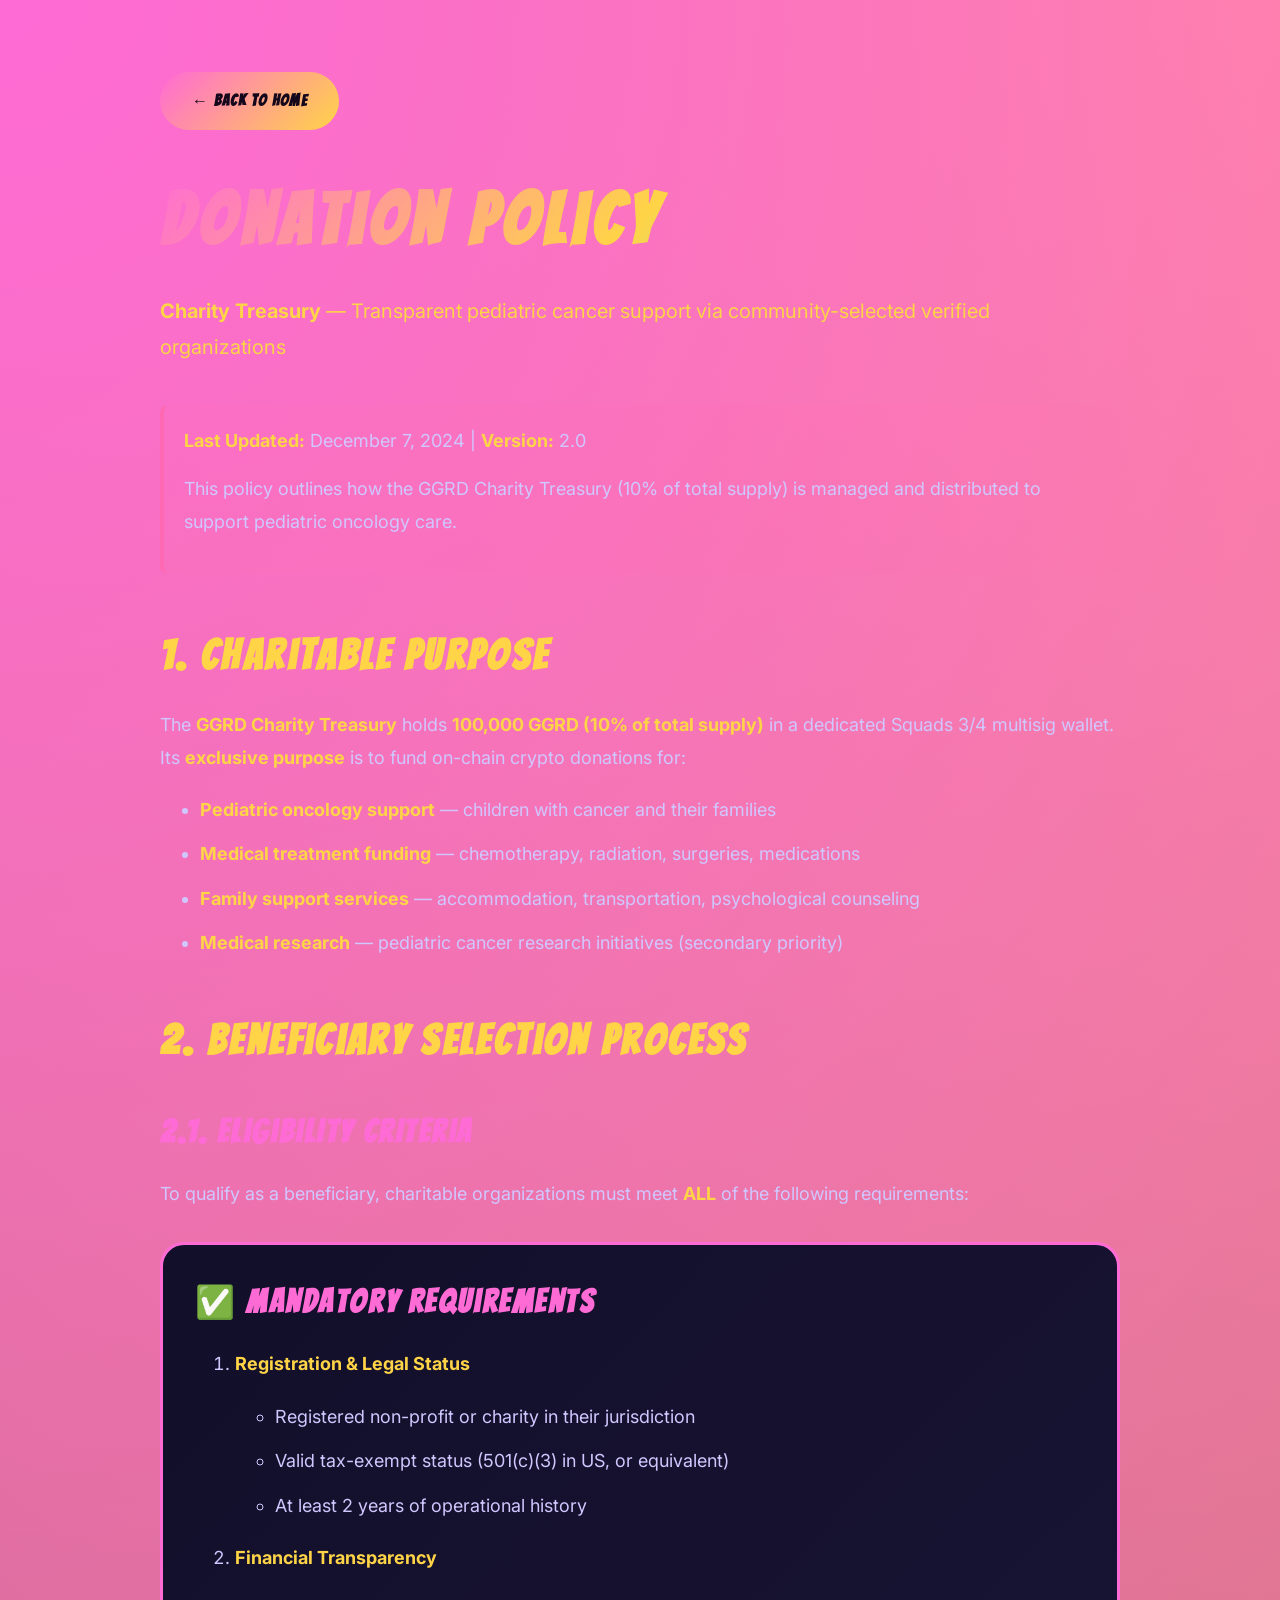
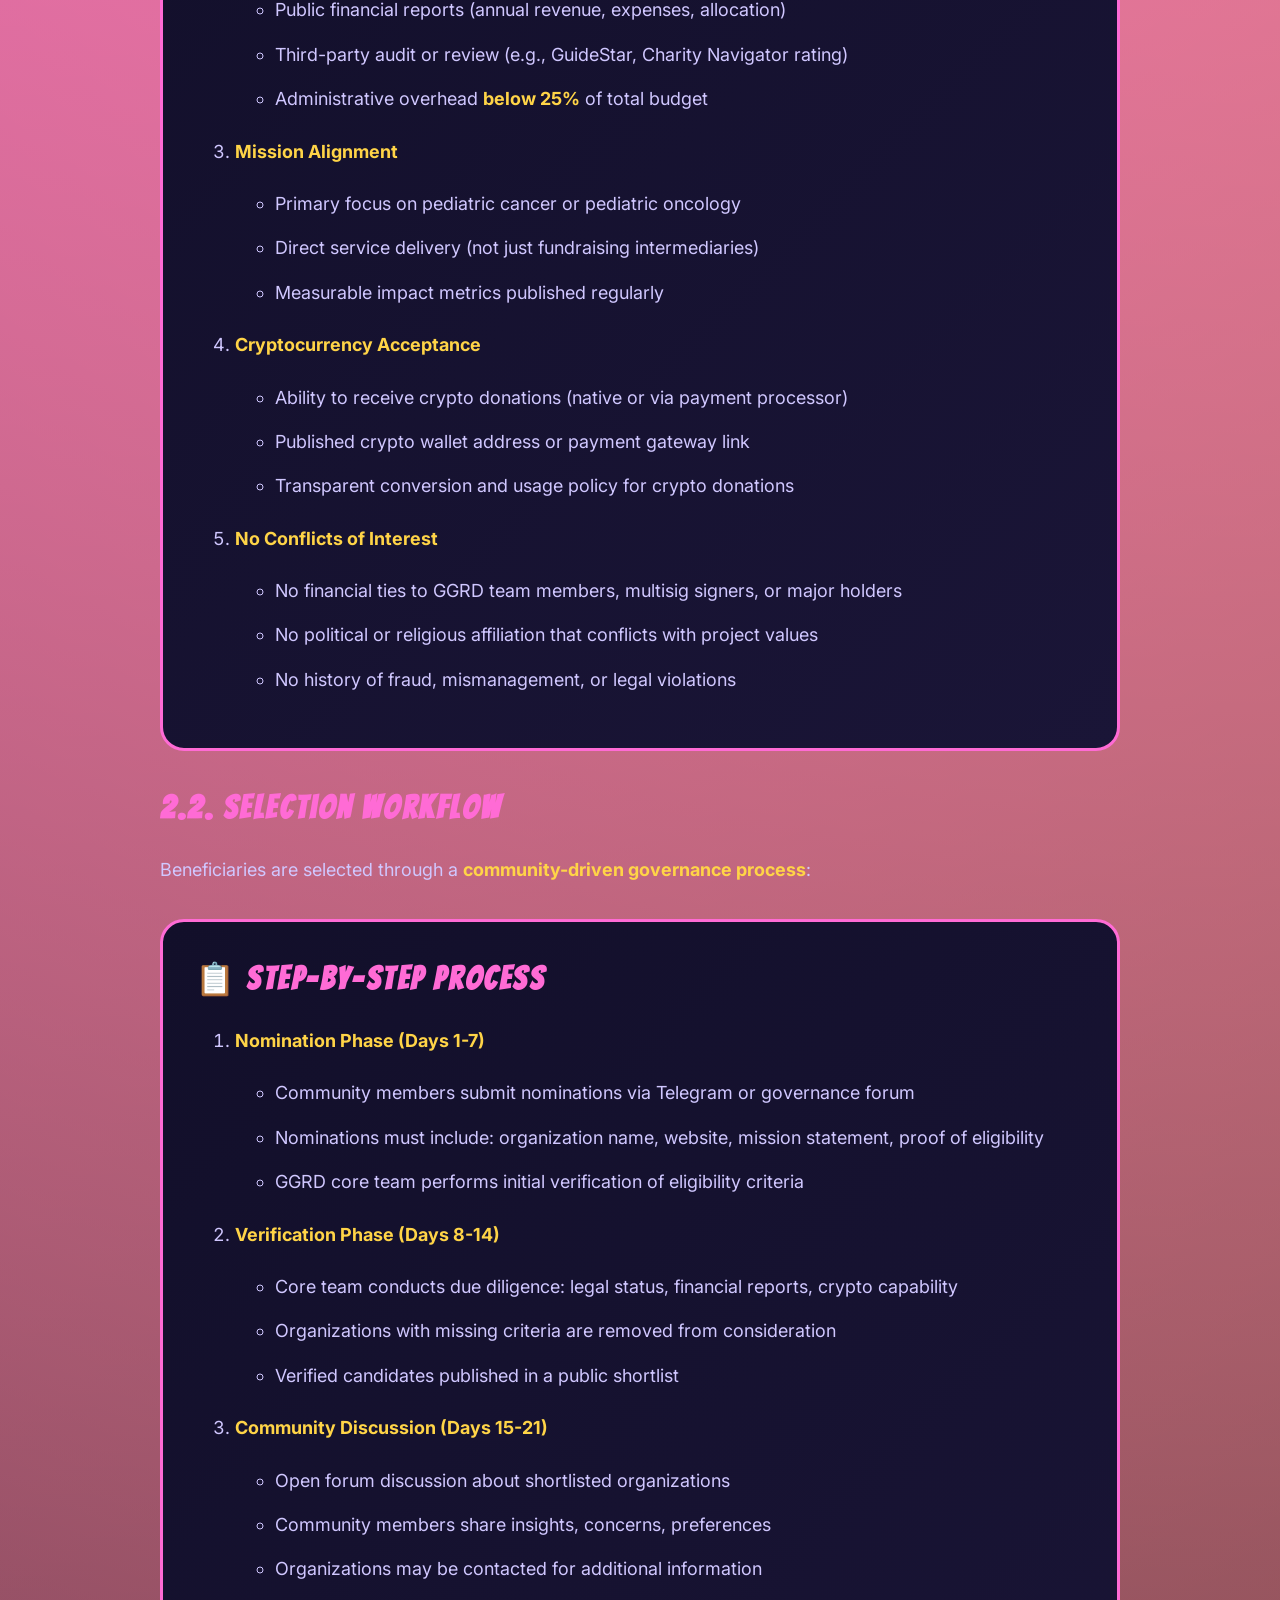
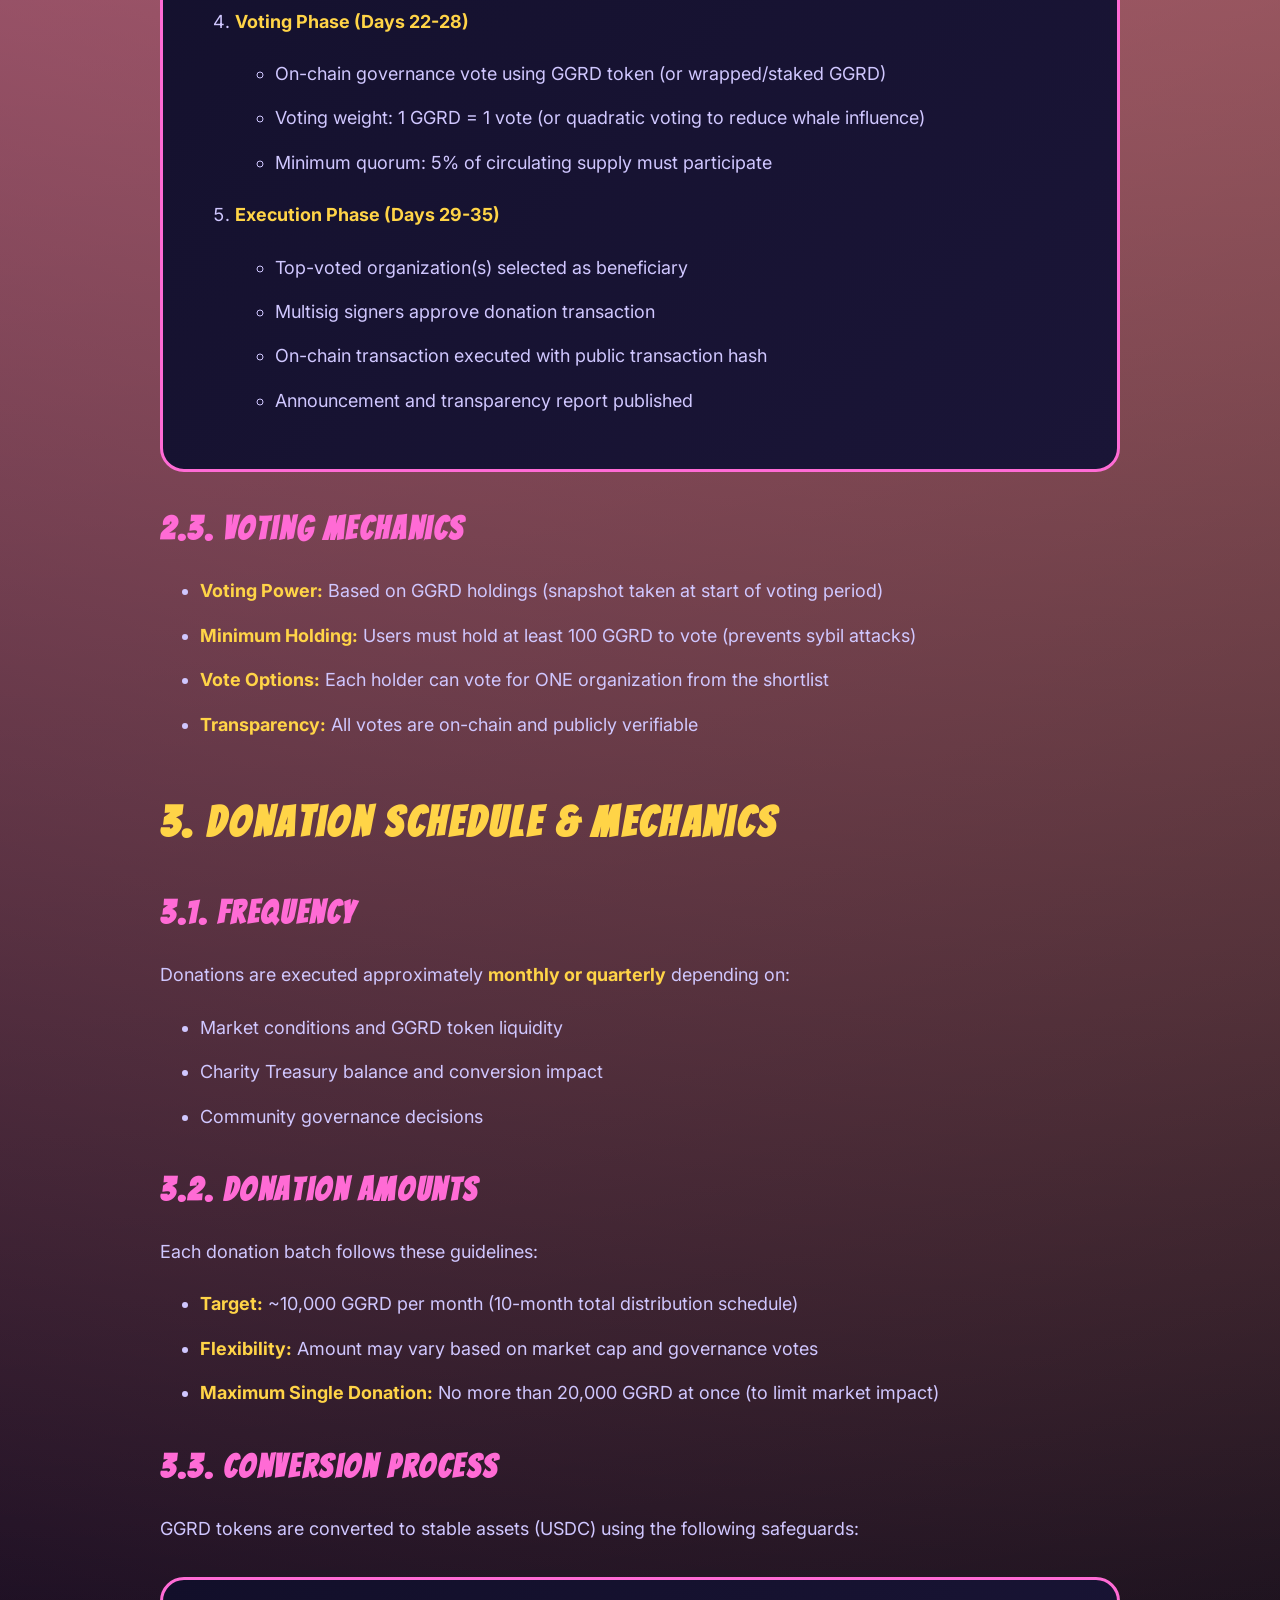
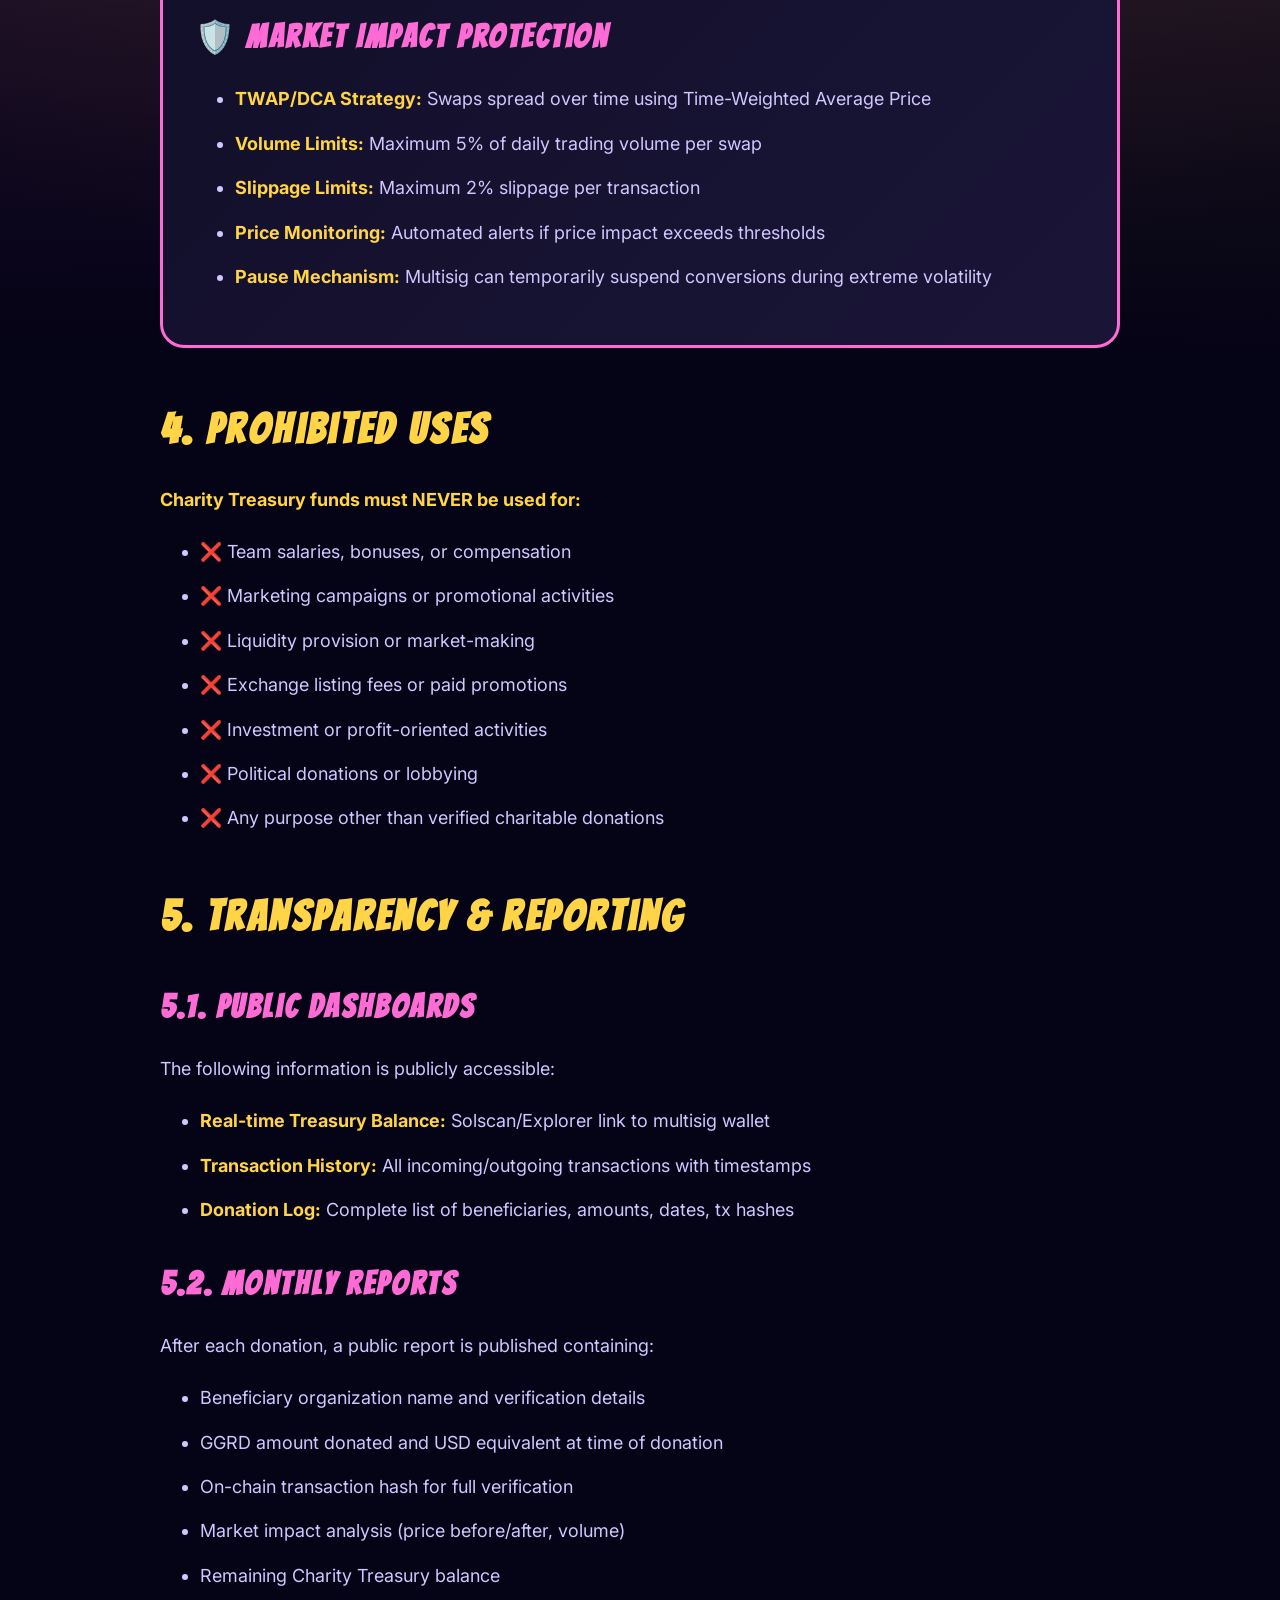
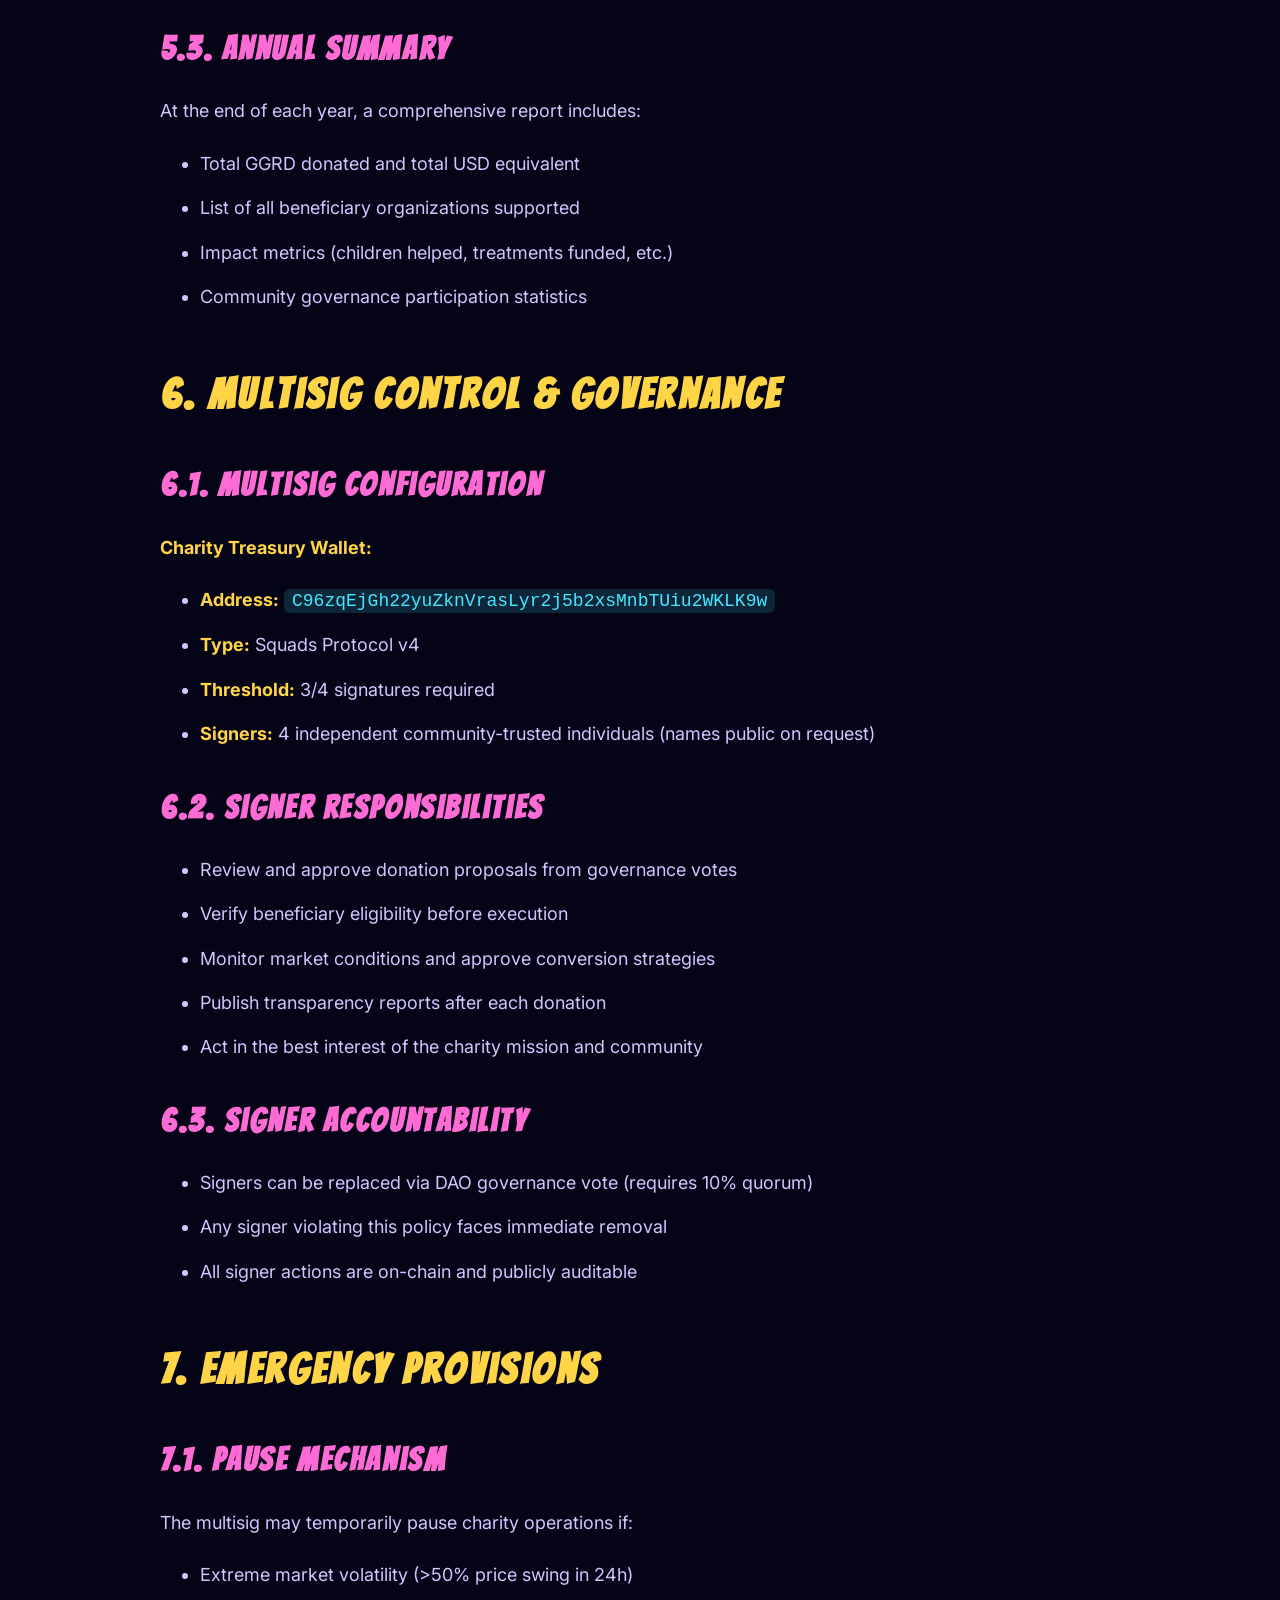
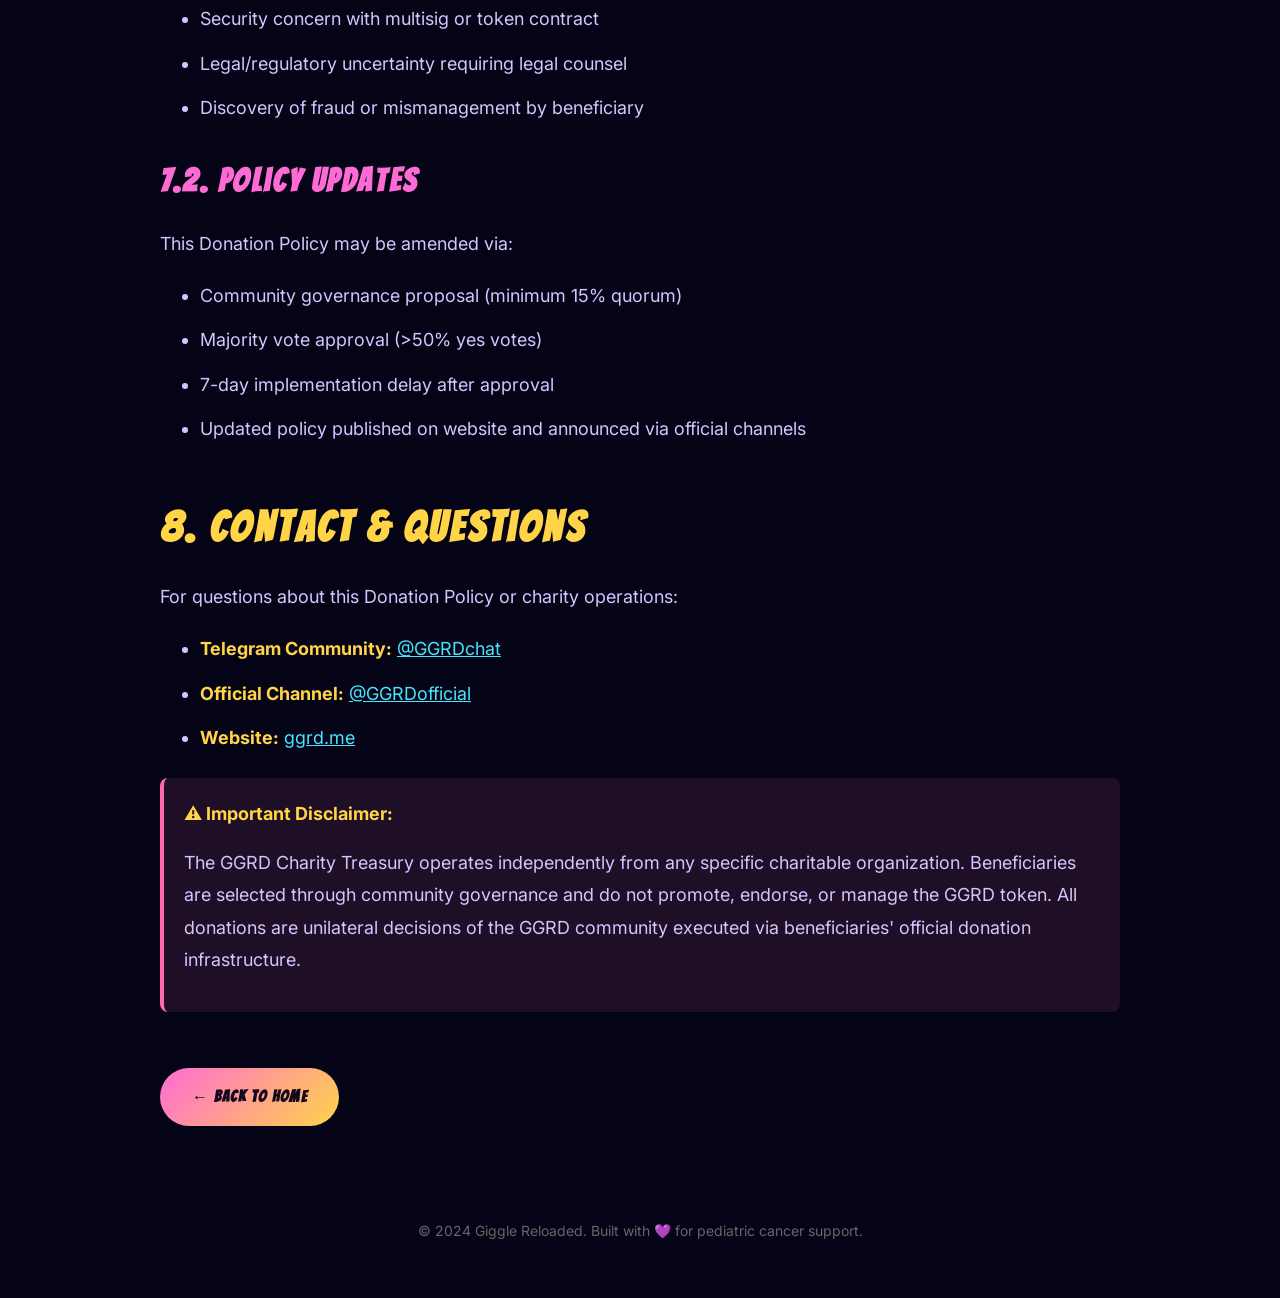
==== donation-policy.html @ 04d9de35 "Update charity focus: Ukraine → Pediatric Cancer Support - Changed charity messaging from Ukraine-sp" ====
<!DOCTYPE html>
<html lang="en">
<head>
<meta charset="UTF-8">
<meta name="viewport" content="width=device-width,initial-scale=1">
<meta name="robots" content="index,follow">
<title>Donation Policy | GGRD — Giggle Reloaded</title>
<meta name="description" content="GGRD Charity Treasury Donation Policy: transparent pediatric cancer support via community-selected verified charitable organizations.">
<link rel="canonical" href="https://ggrd.me/donation-policy.html">
<link rel="icon" type="image/png" href="img/ggrd-logo-512.png">
<link rel="stylesheet" href="https://fonts.googleapis.com/css2?family=Bangers&family=Inter:wght@400;600;800&display=swap">
<style>
*,*::before,*::after{box-sizing:border-box;margin:0;padding:0}
html{scroll-behavior:smooth;-webkit-font-smoothing:antialiased}
body{
  font-family:Inter,system-ui,sans-serif;
  background:
    radial-gradient(circle at 0% 0%,#ff6bd5 0,transparent 55%),
    radial-gradient(circle at 100% 0%,#ffbf3c 0,transparent 55%),
    #050316;
  color:#f5f5ff;
  line-height:1.6;
  padding:40px 20px;
  max-width:1000px;
  margin:0 auto;
}
h1,h2,h3{
  font-family:Bangers,cursive;
  letter-spacing:.08em;
  margin-bottom:20px;
}
h1{
  font-size:clamp(40px,8vw,72px);
  background:linear-gradient(135deg,#ff6bd5,#ffd447,#46e6ff);
  -webkit-background-clip:text;
  background-clip:text;
  -webkit-text-fill-color:transparent;
  margin-bottom:16px;
}
h2{
  font-size:clamp(28px,5vw,42px);
  color:#ffd447;
  margin-top:48px;
}
h3{
  font-size:clamp(22px,4vw,32px);
  color:#ff6bd5;
  margin-top:32px;
}
p,li{
  color:#d0c7ff;
  font-size:18px;
  line-height:1.8;
  margin-bottom:16px;
}
strong{color:#ffd447}
ul,ol{
  margin:20px 0;
  padding-left:40px;
}
li{margin-bottom:12px}
.box{
  background:linear-gradient(135deg,#120f2a,#1a1537);
  border:3px solid #ff6bd5;
  border-radius:24px;
  padding:32px;
  margin:32px 0;
}
.box h3{margin-top:0}
.highlight{
  background:rgba(255,105,180,.1);
  border-left:4px solid #FF69B4;
  padding:20px;
  margin:24px 0;
  border-radius:8px;
}
.back-link{
  display:inline-block;
  margin:32px 0;
  padding:16px 32px;
  background:linear-gradient(135deg,#ff6bd5,#ffd447);
  color:#14061b;
  text-decoration:none;
  border-radius:999px;
  font-weight:800;
  font-family:Bangers,cursive;
  letter-spacing:.08em;
  transition:all .3s;
}
.back-link:hover{
  transform:translateY(-3px) scale(1.05);
  box-shadow:0 0 30px rgba(255,107,213,.7);
}
code{
  background:rgba(70,230,255,.15);
  color:#46e6ff;
  padding:2px 8px;
  border-radius:6px;
  font-family:monospace;
}
</style>
</head>
<body>

<a href="index.html" class="back-link">← Back to Home</a>

<h1>Donation Policy</h1>
<p style="font-size:20px;color:#ffd447;margin-bottom:40px">
  <strong>Charity Treasury</strong> — Transparent pediatric cancer support via community-selected verified organizations
</p>

<div class="highlight">
  <p><strong>Last Updated:</strong> December 7, 2024 | <strong>Version:</strong> 2.0</p>
  <p>This policy outlines how the GGRD Charity Treasury (10% of total supply) is managed and distributed to support pediatric oncology care.</p>
</div>

<h2>1. Charitable Purpose</h2>
<p>
  The <strong>GGRD Charity Treasury</strong> holds <strong>100,000 GGRD (10% of total supply)</strong> 
  in a dedicated Squads 3/4 multisig wallet. Its <strong>exclusive purpose</strong> is to fund 
  on-chain crypto donations for:
</p>
<ul>
  <li><strong>Pediatric oncology support</strong> — children with cancer and their families</li>
  <li><strong>Medical treatment funding</strong> — chemotherapy, radiation, surgeries, medications</li>
  <li><strong>Family support services</strong> — accommodation, transportation, psychological counseling</li>
  <li><strong>Medical research</strong> — pediatric cancer research initiatives (secondary priority)</li>
</ul>

<h2>2. Beneficiary Selection Process</h2>

<h3>2.1. Eligibility Criteria</h3>
<p>To qualify as a beneficiary, charitable organizations must meet <strong>ALL</strong> of the following requirements:</p>

<div class="box">
  <h3>✅ Mandatory Requirements</h3>
  <ol>
    <li><strong>Registration & Legal Status</strong>
      <ul>
        <li>Registered non-profit or charity in their jurisdiction</li>
        <li>Valid tax-exempt status (501(c)(3) in US, or equivalent)</li>
        <li>At least 2 years of operational history</li>
      </ul>
    </li>
    <li><strong>Financial Transparency</strong>
      <ul>
        <li>Public financial reports (annual revenue, expenses, allocation)</li>
        <li>Third-party audit or review (e.g., GuideStar, Charity Navigator rating)</li>
        <li>Administrative overhead <strong>below 25%</strong> of total budget</li>
      </ul>
    </li>
    <li><strong>Mission Alignment</strong>
      <ul>
        <li>Primary focus on pediatric cancer or pediatric oncology</li>
        <li>Direct service delivery (not just fundraising intermediaries)</li>
        <li>Measurable impact metrics published regularly</li>
      </ul>
    </li>
    <li><strong>Cryptocurrency Acceptance</strong>
      <ul>
        <li>Ability to receive crypto donations (native or via payment processor)</li>
        <li>Published crypto wallet address or payment gateway link</li>
        <li>Transparent conversion and usage policy for crypto donations</li>
      </ul>
    </li>
    <li><strong>No Conflicts of Interest</strong>
      <ul>
        <li>No financial ties to GGRD team members, multisig signers, or major holders</li>
        <li>No political or religious affiliation that conflicts with project values</li>
        <li>No history of fraud, mismanagement, or legal violations</li>
      </ul>
    </li>
  </ol>
</div>

<h3>2.2. Selection Workflow</h3>
<p>Beneficiaries are selected through a <strong>community-driven governance process</strong>:</p>

<div class="box">
  <h3>📋 Step-by-Step Process</h3>
  <ol>
    <li><strong>Nomination Phase (Days 1-7)</strong>
      <ul>
        <li>Community members submit nominations via Telegram or governance forum</li>
        <li>Nominations must include: organization name, website, mission statement, proof of eligibility</li>
        <li>GGRD core team performs initial verification of eligibility criteria</li>
      </ul>
    </li>
    <li><strong>Verification Phase (Days 8-14)</strong>
      <ul>
        <li>Core team conducts due diligence: legal status, financial reports, crypto capability</li>
        <li>Organizations with missing criteria are removed from consideration</li>
        <li>Verified candidates published in a public shortlist</li>
      </ul>
    </li>
    <li><strong>Community Discussion (Days 15-21)</strong>
      <ul>
        <li>Open forum discussion about shortlisted organizations</li>
        <li>Community members share insights, concerns, preferences</li>
        <li>Organizations may be contacted for additional information</li>
      </ul>
    </li>
    <li><strong>Voting Phase (Days 22-28)</strong>
      <ul>
        <li>On-chain governance vote using GGRD token (or wrapped/staked GGRD)</li>
        <li>Voting weight: 1 GGRD = 1 vote (or quadratic voting to reduce whale influence)</li>
        <li>Minimum quorum: 5% of circulating supply must participate</li>
      </ul>
    </li>
    <li><strong>Execution Phase (Days 29-35)</strong>
      <ul>
        <li>Top-voted organization(s) selected as beneficiary</li>
        <li>Multisig signers approve donation transaction</li>
        <li>On-chain transaction executed with public transaction hash</li>
        <li>Announcement and transparency report published</li>
      </ul>
    </li>
  </ol>
</div>

<h3>2.3. Voting Mechanics</h3>
<ul>
  <li><strong>Voting Power:</strong> Based on GGRD holdings (snapshot taken at start of voting period)</li>
  <li><strong>Minimum Holding:</strong> Users must hold at least 100 GGRD to vote (prevents sybil attacks)</li>
  <li><strong>Vote Options:</strong> Each holder can vote for ONE organization from the shortlist</li>
  <li><strong>Transparency:</strong> All votes are on-chain and publicly verifiable</li>
</ul>

<h2>3. Donation Schedule & Mechanics</h2>

<h3>3.1. Frequency</h3>
<p>
  Donations are executed approximately <strong>monthly or quarterly</strong> depending on:
</p>
<ul>
  <li>Market conditions and GGRD token liquidity</li>
  <li>Charity Treasury balance and conversion impact</li>
  <li>Community governance decisions</li>
</ul>

<h3>3.2. Donation Amounts</h3>
<p>Each donation batch follows these guidelines:</p>
<ul>
  <li><strong>Target:</strong> ~10,000 GGRD per month (10-month total distribution schedule)</li>
  <li><strong>Flexibility:</strong> Amount may vary based on market cap and governance votes</li>
  <li><strong>Maximum Single Donation:</strong> No more than 20,000 GGRD at once (to limit market impact)</li>
</ul>

<h3>3.3. Conversion Process</h3>
<p>GGRD tokens are converted to stable assets (USDC) using the following safeguards:</p>

<div class="box">
  <h3>🛡️ Market Impact Protection</h3>
  <ul>
    <li><strong>TWAP/DCA Strategy:</strong> Swaps spread over time using Time-Weighted Average Price</li>
    <li><strong>Volume Limits:</strong> Maximum 5% of daily trading volume per swap</li>
    <li><strong>Slippage Limits:</strong> Maximum 2% slippage per transaction</li>
    <li><strong>Price Monitoring:</strong> Automated alerts if price impact exceeds thresholds</li>
    <li><strong>Pause Mechanism:</strong> Multisig can temporarily suspend conversions during extreme volatility</li>
  </ul>
</div>

<h2>4. Prohibited Uses</h2>
<p><strong>Charity Treasury funds must NEVER be used for:</strong></p>
<ul>
  <li>❌ Team salaries, bonuses, or compensation</li>
  <li>❌ Marketing campaigns or promotional activities</li>
  <li>❌ Liquidity provision or market-making</li>
  <li>❌ Exchange listing fees or paid promotions</li>
  <li>❌ Investment or profit-oriented activities</li>
  <li>❌ Political donations or lobbying</li>
  <li>❌ Any purpose other than verified charitable donations</li>
</ul>

<h2>5. Transparency & Reporting</h2>

<h3>5.1. Public Dashboards</h3>
<p>The following information is publicly accessible:</p>
<ul>
  <li><strong>Real-time Treasury Balance:</strong> Solscan/Explorer link to multisig wallet</li>
  <li><strong>Transaction History:</strong> All incoming/outgoing transactions with timestamps</li>
  <li><strong>Donation Log:</strong> Complete list of beneficiaries, amounts, dates, tx hashes</li>
</ul>

<h3>5.2. Monthly Reports</h3>
<p>After each donation, a public report is published containing:</p>
<ul>
  <li>Beneficiary organization name and verification details</li>
  <li>GGRD amount donated and USD equivalent at time of donation</li>
  <li>On-chain transaction hash for full verification</li>
  <li>Market impact analysis (price before/after, volume)</li>
  <li>Remaining Charity Treasury balance</li>
</ul>

<h3>5.3. Annual Summary</h3>
<p>At the end of each year, a comprehensive report includes:</p>
<ul>
  <li>Total GGRD donated and total USD equivalent</li>
  <li>List of all beneficiary organizations supported</li>
  <li>Impact metrics (children helped, treatments funded, etc.)</li>
  <li>Community governance participation statistics</li>
</ul>

<h2>6. Multisig Control & Governance</h2>

<h3>6.1. Multisig Configuration</h3>
<p><strong>Charity Treasury Wallet:</strong></p>
<ul>
  <li><strong>Address:</strong> <code>C96zqEjGh22yuZknVrasLyr2j5b2xsMnbTUiu2WKLK9w</code></li>
  <li><strong>Type:</strong> Squads Protocol v4</li>
  <li><strong>Threshold:</strong> 3/4 signatures required</li>
  <li><strong>Signers:</strong> 4 independent community-trusted individuals (names public on request)</li>
</ul>

<h3>6.2. Signer Responsibilities</h3>
<ul>
  <li>Review and approve donation proposals from governance votes</li>
  <li>Verify beneficiary eligibility before execution</li>
  <li>Monitor market conditions and approve conversion strategies</li>
  <li>Publish transparency reports after each donation</li>
  <li>Act in the best interest of the charity mission and community</li>
</ul>

<h3>6.3. Signer Accountability</h3>
<ul>
  <li>Signers can be replaced via DAO governance vote (requires 10% quorum)</li>
  <li>Any signer violating this policy faces immediate removal</li>
  <li>All signer actions are on-chain and publicly auditable</li>
</ul>

<h2>7. Emergency Provisions</h2>

<h3>7.1. Pause Mechanism</h3>
<p>The multisig may temporarily pause charity operations if:</p>
<ul>
  <li>Extreme market volatility (>50% price swing in 24h)</li>
  <li>Security concern with multisig or token contract</li>
  <li>Legal/regulatory uncertainty requiring legal counsel</li>
  <li>Discovery of fraud or mismanagement by beneficiary</li>
</ul>

<h3>7.2. Policy Updates</h3>
<p>This Donation Policy may be amended via:</p>
<ul>
  <li>Community governance proposal (minimum 15% quorum)</li>
  <li>Majority vote approval (>50% yes votes)</li>
  <li>7-day implementation delay after approval</li>
  <li>Updated policy published on website and announced via official channels</li>
</ul>

<h2>8. Contact & Questions</h2>
<p>For questions about this Donation Policy or charity operations:</p>
<ul>
  <li><strong>Telegram Community:</strong> <a href="https://t.me/GGRDchat" target="_blank" style="color:#46e6ff">@GGRDchat</a></li>
  <li><strong>Official Channel:</strong> <a href="https://t.me/GGRDofficial" target="_blank" style="color:#46e6ff">@GGRDofficial</a></li>
  <li><strong>Website:</strong> <a href="https://ggrd.me" style="color:#46e6ff">ggrd.me</a></li>
</ul>

<div class="highlight">
  <p><strong>⚠️ Important Disclaimer:</strong></p>
  <p>
    The GGRD Charity Treasury operates independently from any specific charitable organization. 
    Beneficiaries are selected through community governance and do not promote, endorse, or manage 
    the GGRD token. All donations are unilateral decisions of the GGRD community executed via 
    beneficiaries' official donation infrastructure.
  </p>
</div>

<a href="index.html" class="back-link">← Back to Home</a>

<p style="text-align:center;margin-top:60px;color:#666;font-size:14px">
  © 2024 Giggle Reloaded. Built with 💜 for pediatric cancer support.
</p>

</body>
</html>
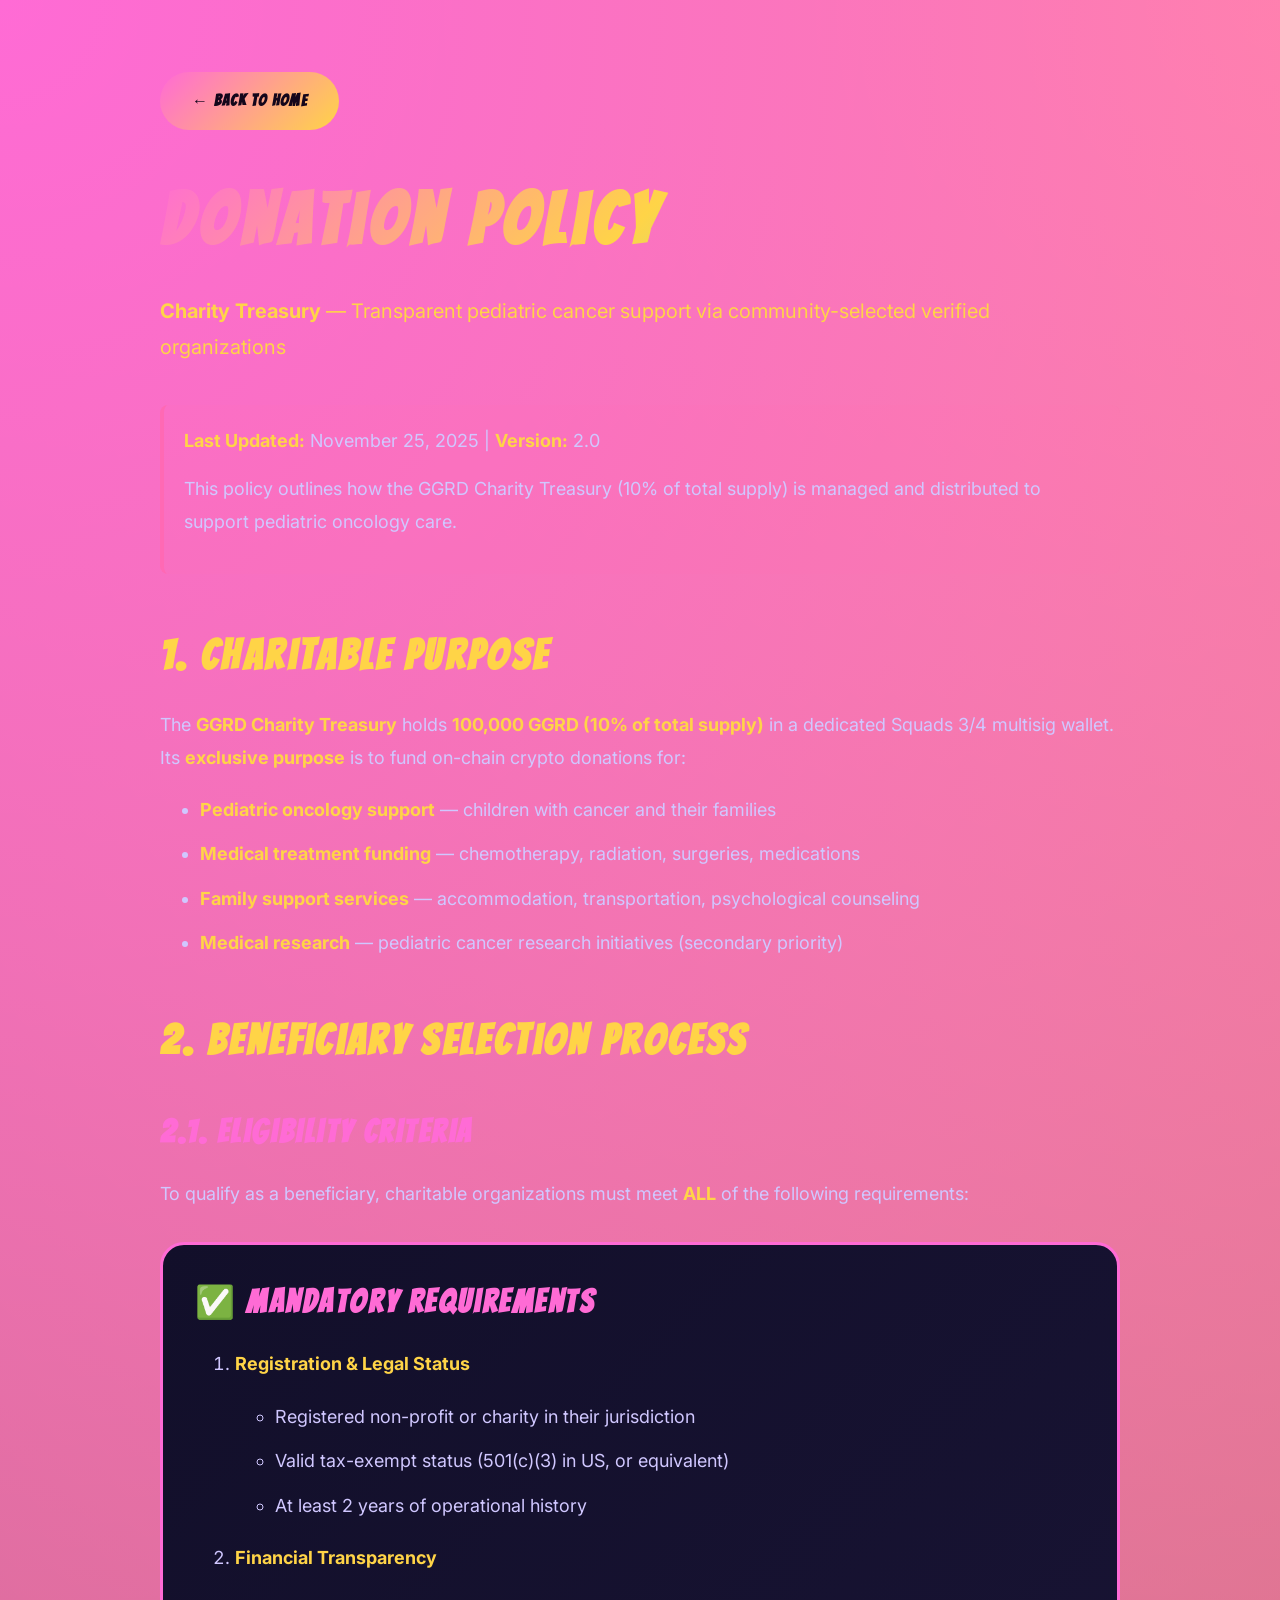
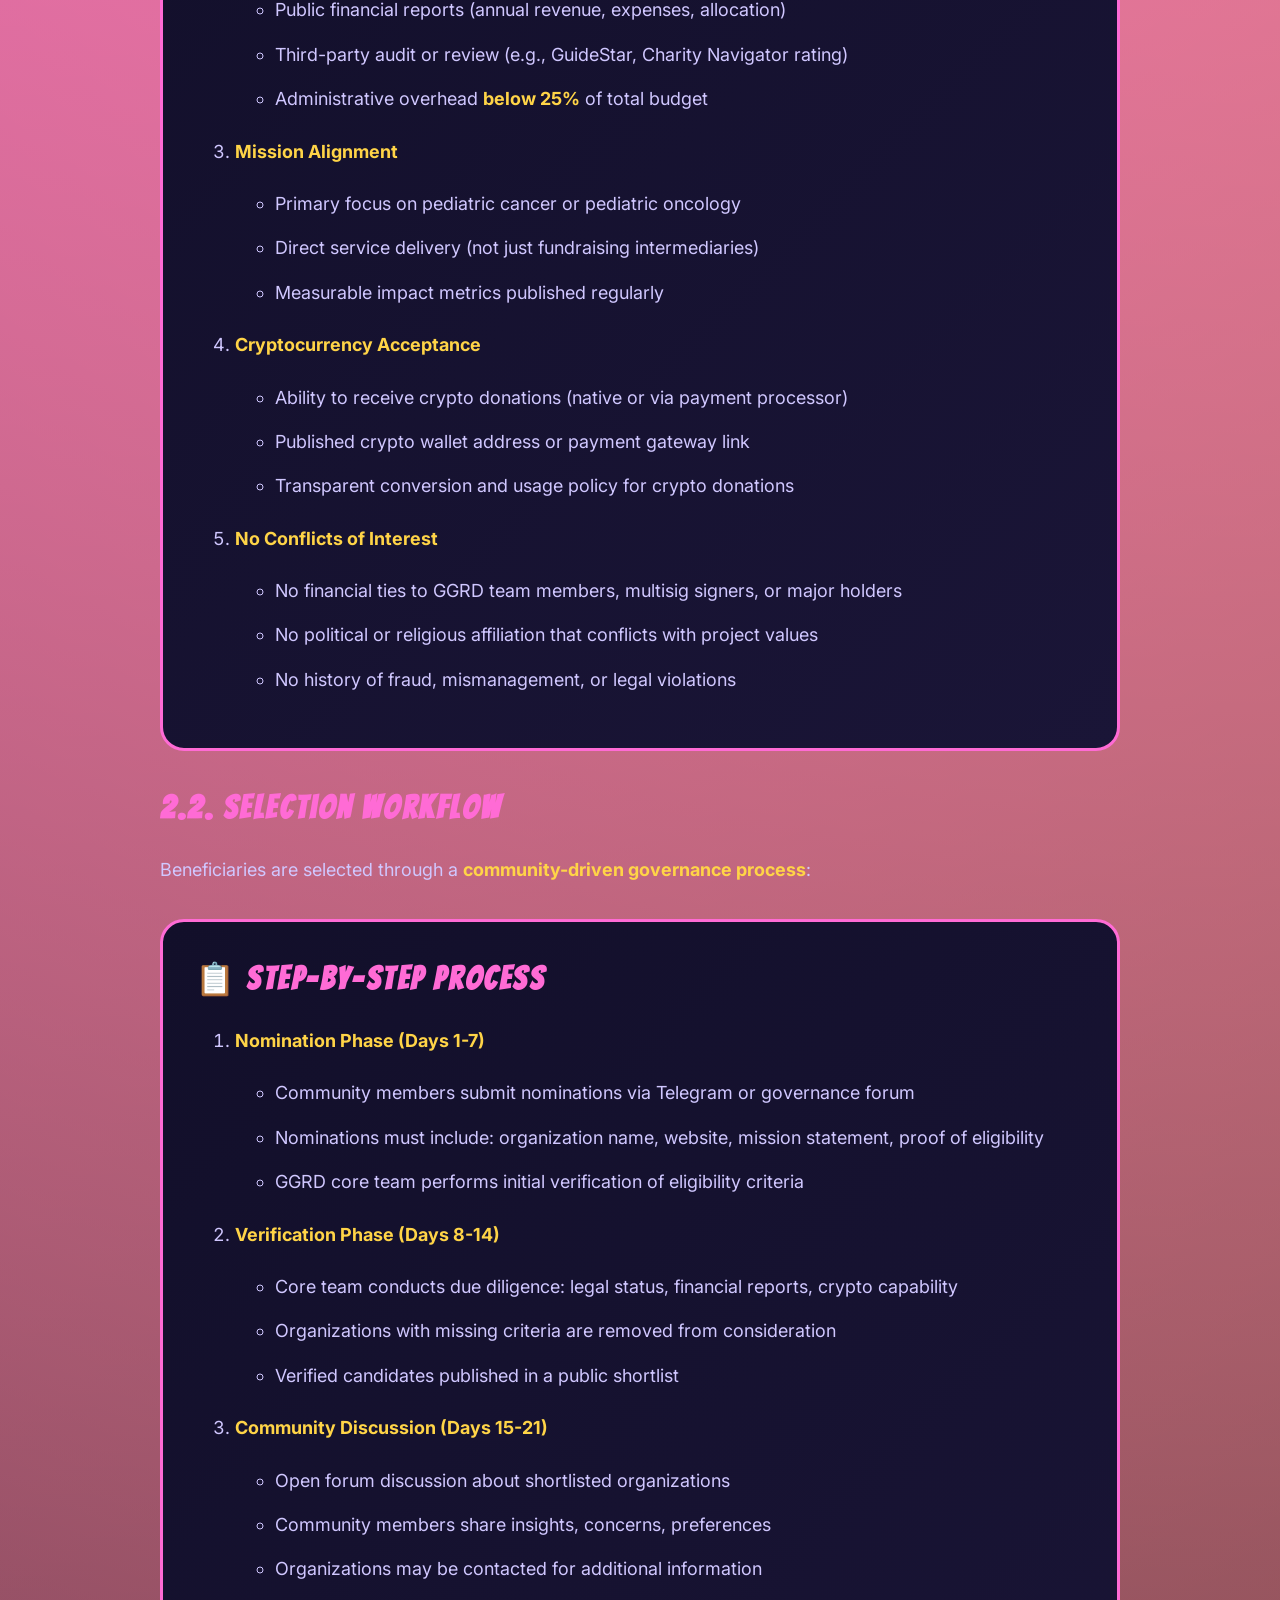
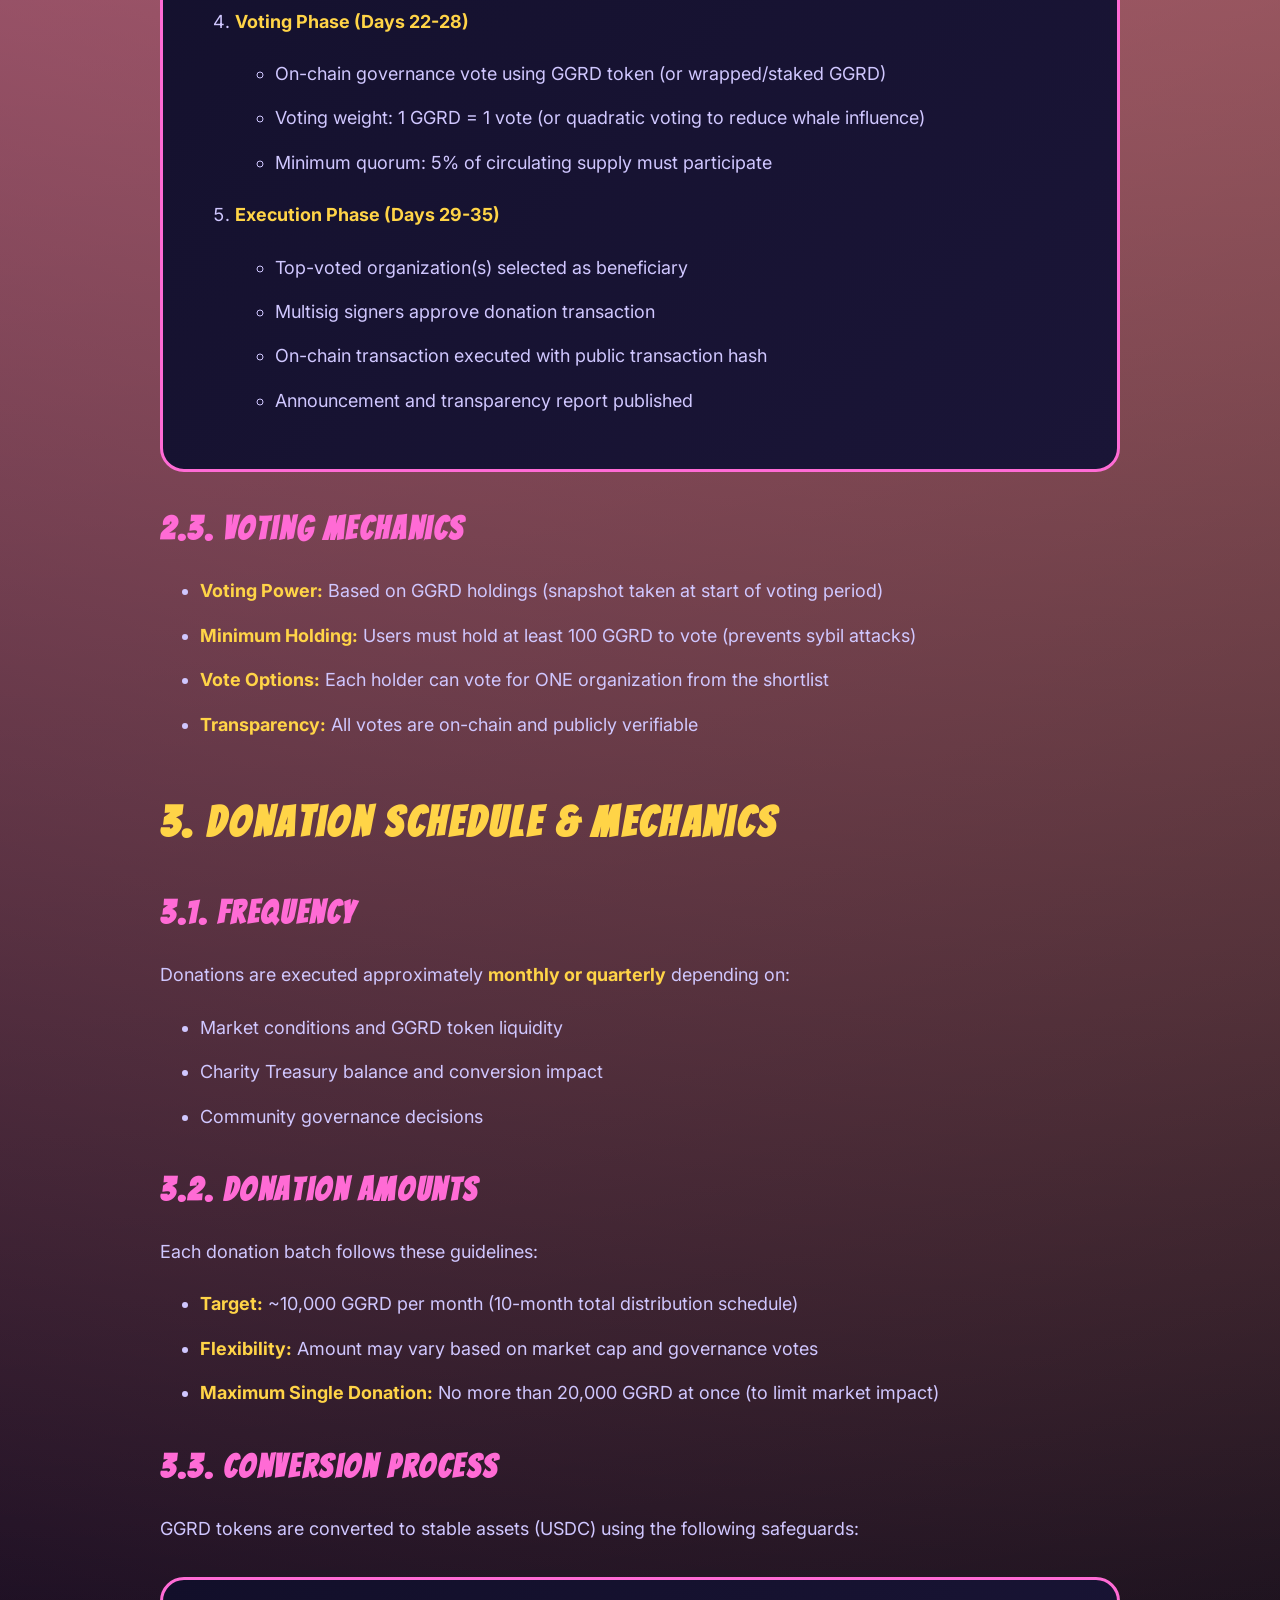
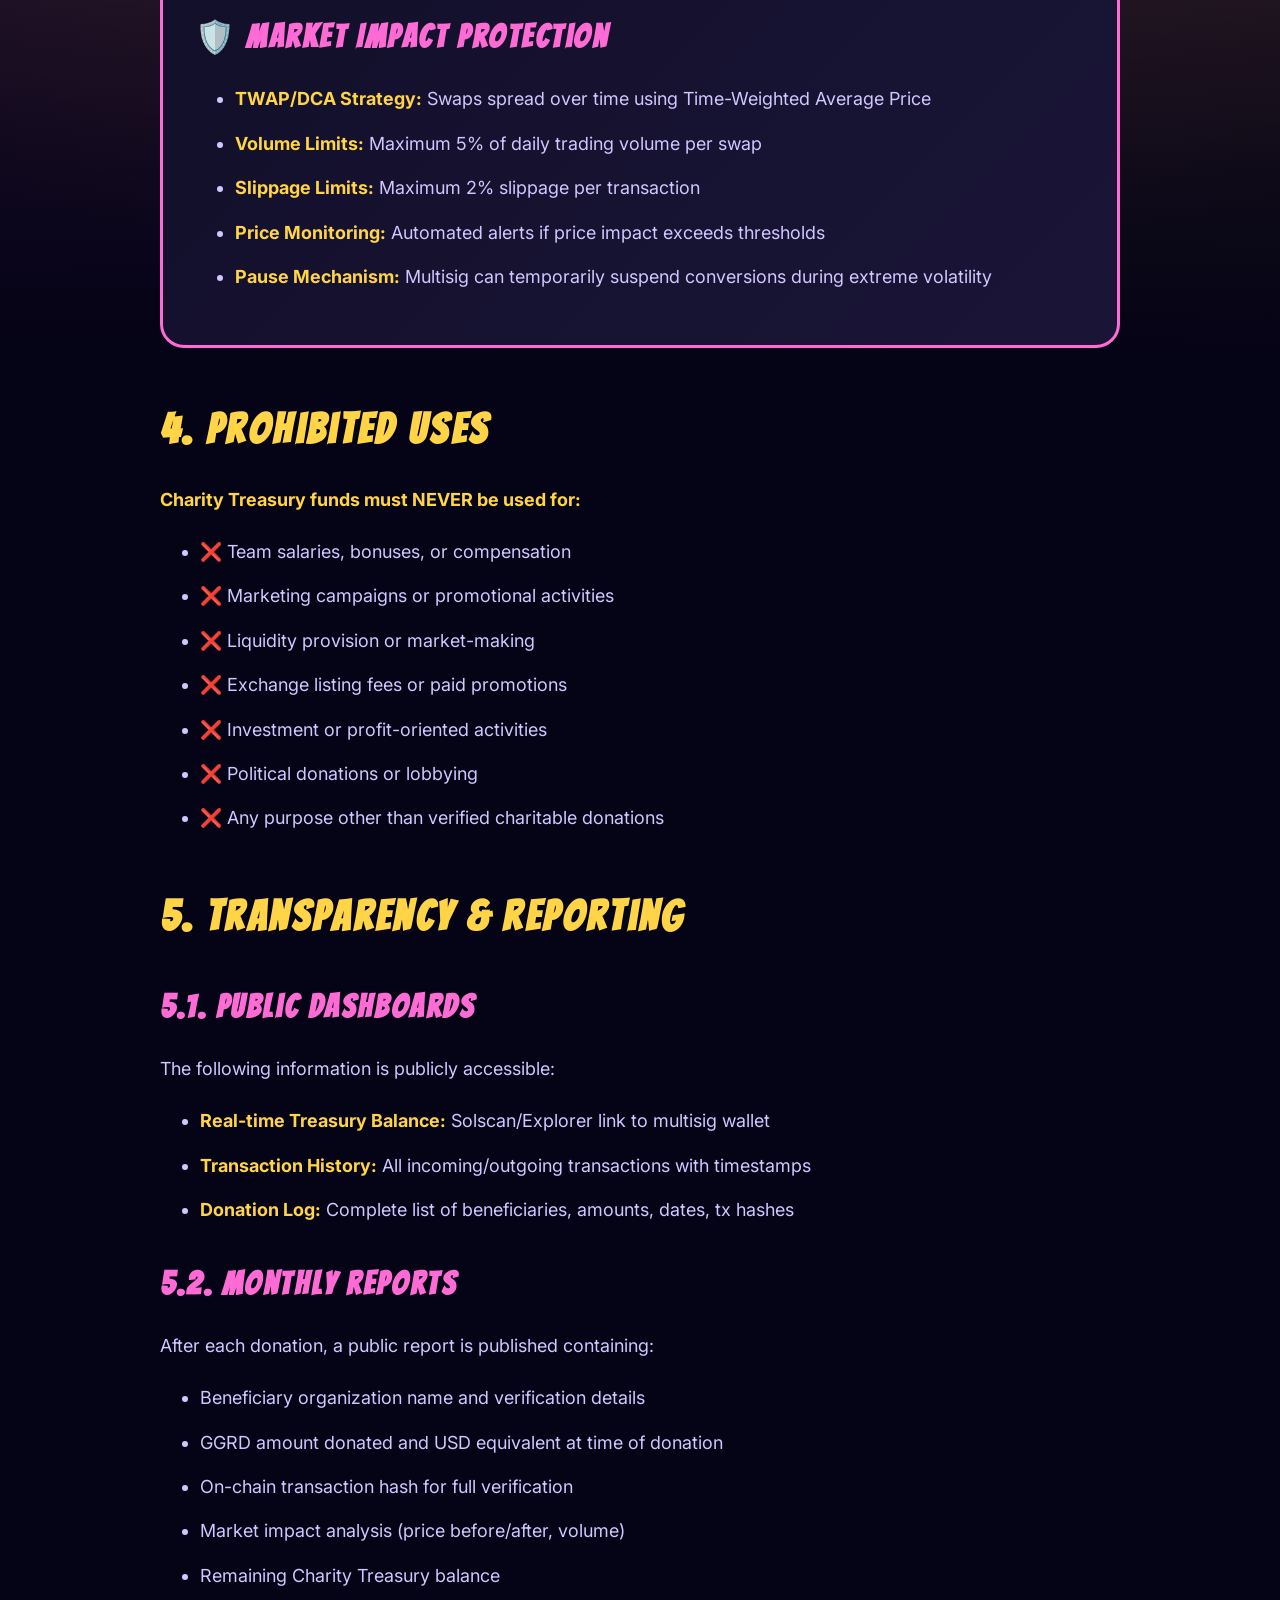
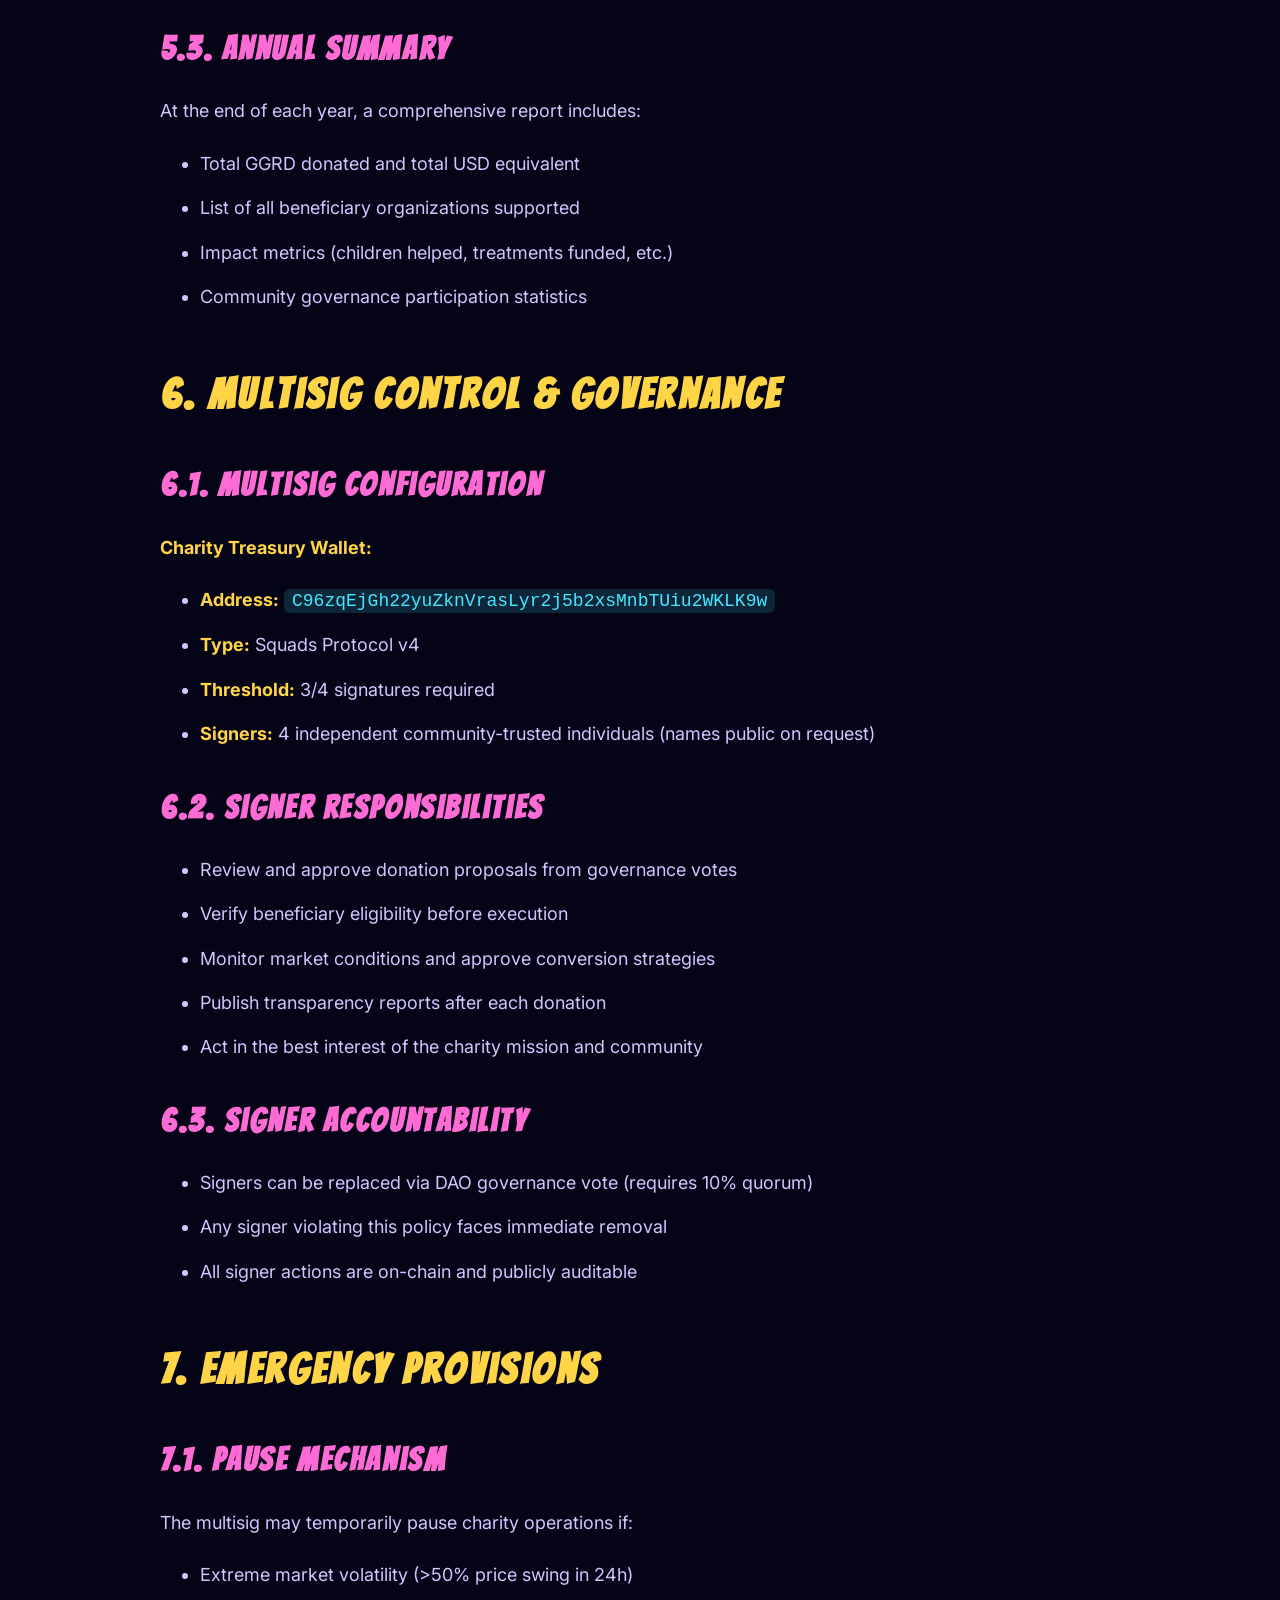
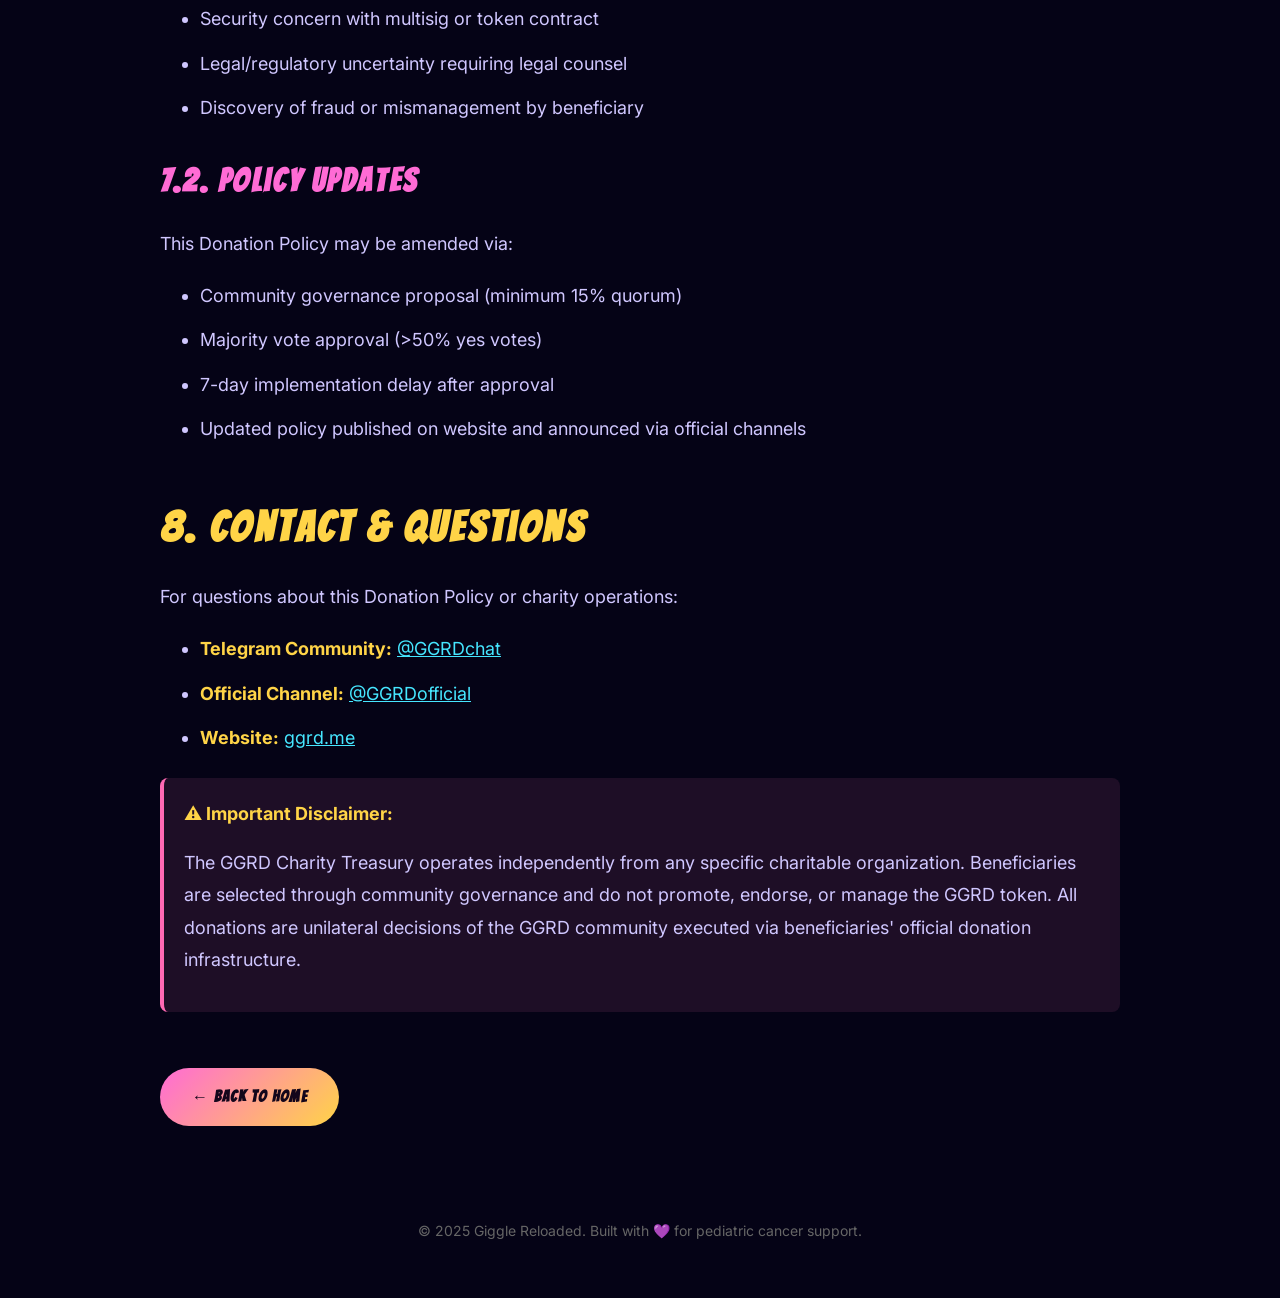
==== commit c3a479f5: "Fix donation-policy dates: Nov 25 2025, copyright 2025" ====
--- a/donation-policy.html
+++ b/donation-policy.html
@@ -4,10 +4,57 @@
 <meta charset="UTF-8">
 <meta name="viewport" content="width=device-width,initial-scale=1">
 <meta name="robots" content="index,follow">
-<title>Donation Policy | GGRD — Giggle Reloaded</title>
-<meta name="description" content="GGRD Charity Treasury Donation Policy: transparent pediatric cancer support via community-selected verified charitable organizations.">
+<title>Donation Policy | GGRD – Giggle Reloaded Charity Treasury</title>
+<meta name="description" content="GGRD Charity Treasury Donation Policy: transparent community vote, vetted beneficiaries, multisig execution, and public reporting for pediatric cancer support.">
 <link rel="canonical" href="https://ggrd.me/donation-policy.html">
 <link rel="icon" type="image/png" href="img/ggrd-logo-512.png">
+
+<!-- Open Graph -->
+<meta property="og:type" content="article">
+<meta property="og:site_name" content="Giggle Reloaded">
+<meta property="og:url" content="https://ggrd.me/donation-policy.html">
+<meta property="og:title" content="GGRD Donation Policy – Community-Voted Charity Treasury">
+<meta property="og:description" content="Transparent rules for the GGRD Charity Treasury: community vote, vetted beneficiaries, multisig execution, and public reporting for pediatric cancer support.">
+<meta property="og:image" content="https://ggrd.me/img/ggrd-og-banner.png">
+<meta property="og:image:width" content="1200">
+<meta property="og:image:height" content="630">
+<meta property="og:image:alt" content="Giggle Reloaded (GGRD) banner">
+<meta name="twitter:image:alt" content="Giggle Reloaded (GGRD) banner">
+
+<!-- Twitter -->
+<meta name="twitter:card" content="summary_large_image">
+<meta name="twitter:site" content="@ContactGiggle">
+<meta name="twitter:title" content="GGRD Donation Policy – Community-Voted Charity Treasury">
+<meta name="twitter:description" content="Transparent rules for the GGRD Charity Treasury: community vote, multisig execution, and public reporting.">
+<meta name="twitter:image" content="https://ggrd.me/img/ggrd-og-banner.png">
+
+<!-- Structured Data: Article -->
+<script type="application/ld+json">
+{
+  "@context": "https://schema.org",
+  "@type": "Article",
+  "headline": "GGRD Donation Policy – Community-Voted Charity Treasury",
+  "mainEntityOfPage": {
+    "@type": "WebPage",
+    "@id": "https://ggrd.me/donation-policy.html"
+  },
+  "dateModified": "2025-12-07",
+  "publisher": {
+    "@type": "Organization",
+    "name": "Giggle Reloaded",
+    "logo": {
+      "@type": "ImageObject",
+      "url": "https://ggrd.me/img/ggrd-logo-512.png"
+    }
+  },
+  "image": [
+    "https://ggrd.me/img/ggrd-og-banner.png"
+  ]
+}
+</script>
+
+<link rel="preconnect" href="https://fonts.googleapis.com">
+<link rel="preconnect" href="https://fonts.gstatic.com" crossorigin>
 <link rel="stylesheet" href="https://fonts.googleapis.com/css2?family=Bangers&family=Inter:wght@400;600;800&display=swap">
 <style>
 *,*::before,*::after{box-sizing:border-box;margin:0;padding:0}
@@ -102,7 +149,7 @@
 </head>
 <body>
 
-<a href="index.html" class="back-link">← Back to Home</a>
+<a href="/" class="back-link">← Back to Home</a>
 
 <h1>Donation Policy</h1>
 <p style="font-size:20px;color:#ffd447;margin-bottom:40px">
@@ -110,7 +157,7 @@
 </p>
 
 <div class="highlight">
-  <p><strong>Last Updated:</strong> December 7, 2024 | <strong>Version:</strong> 2.0</p>
+  <p><strong>Last Updated:</strong> November 25, 2025 | <strong>Version:</strong> 2.0</p>
   <p>This policy outlines how the GGRD Charity Treasury (10% of total supply) is managed and distributed to support pediatric oncology care.</p>
 </div>
 
@@ -351,8 +398,8 @@
 <h2>8. Contact & Questions</h2>
 <p>For questions about this Donation Policy or charity operations:</p>
 <ul>
-  <li><strong>Telegram Community:</strong> <a href="https://t.me/GGRDchat" target="_blank" style="color:#46e6ff">@GGRDchat</a></li>
-  <li><strong>Official Channel:</strong> <a href="https://t.me/GGRDofficial" target="_blank" style="color:#46e6ff">@GGRDofficial</a></li>
+  <li><strong>Telegram Community:</strong> <a href="https://t.me/GGRDchat" target="_blank" rel="noopener noreferrer" style="color:#46e6ff">@GGRDchat</a></li>
+  <li><strong>Official Channel:</strong> <a href="https://t.me/GGRDofficial" target="_blank" rel="noopener noreferrer" style="color:#46e6ff">@GGRDofficial</a></li>
   <li><strong>Website:</strong> <a href="https://ggrd.me" style="color:#46e6ff">ggrd.me</a></li>
 </ul>
 
@@ -366,10 +413,10 @@
   </p>
 </div>
 
-<a href="index.html" class="back-link">← Back to Home</a>
+<a href="/" class="back-link">← Back to Home</a>
 
 <p style="text-align:center;margin-top:60px;color:#666;font-size:14px">
-  © 2024 Giggle Reloaded. Built with 💜 for pediatric cancer support.
+  © 2025 Giggle Reloaded. Built with 💜 for pediatric cancer support.
 </p>
 
 </body>
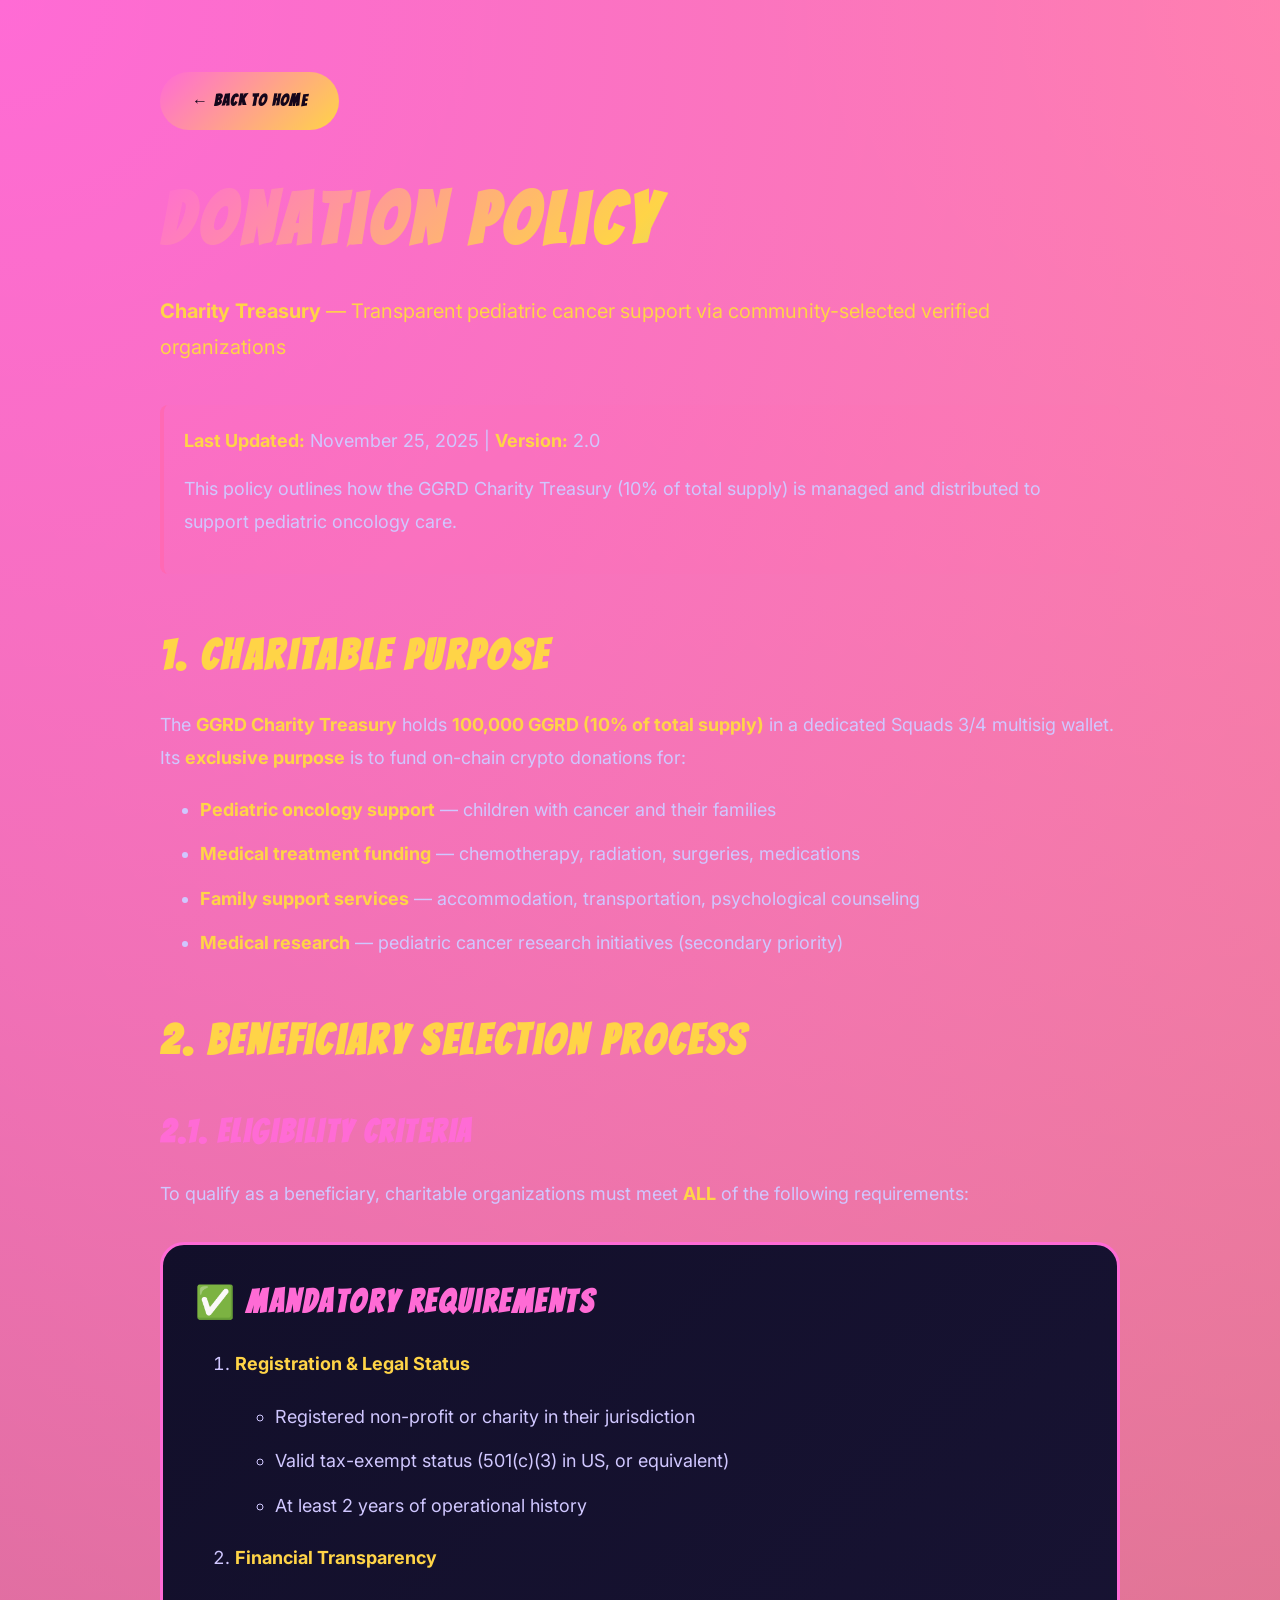
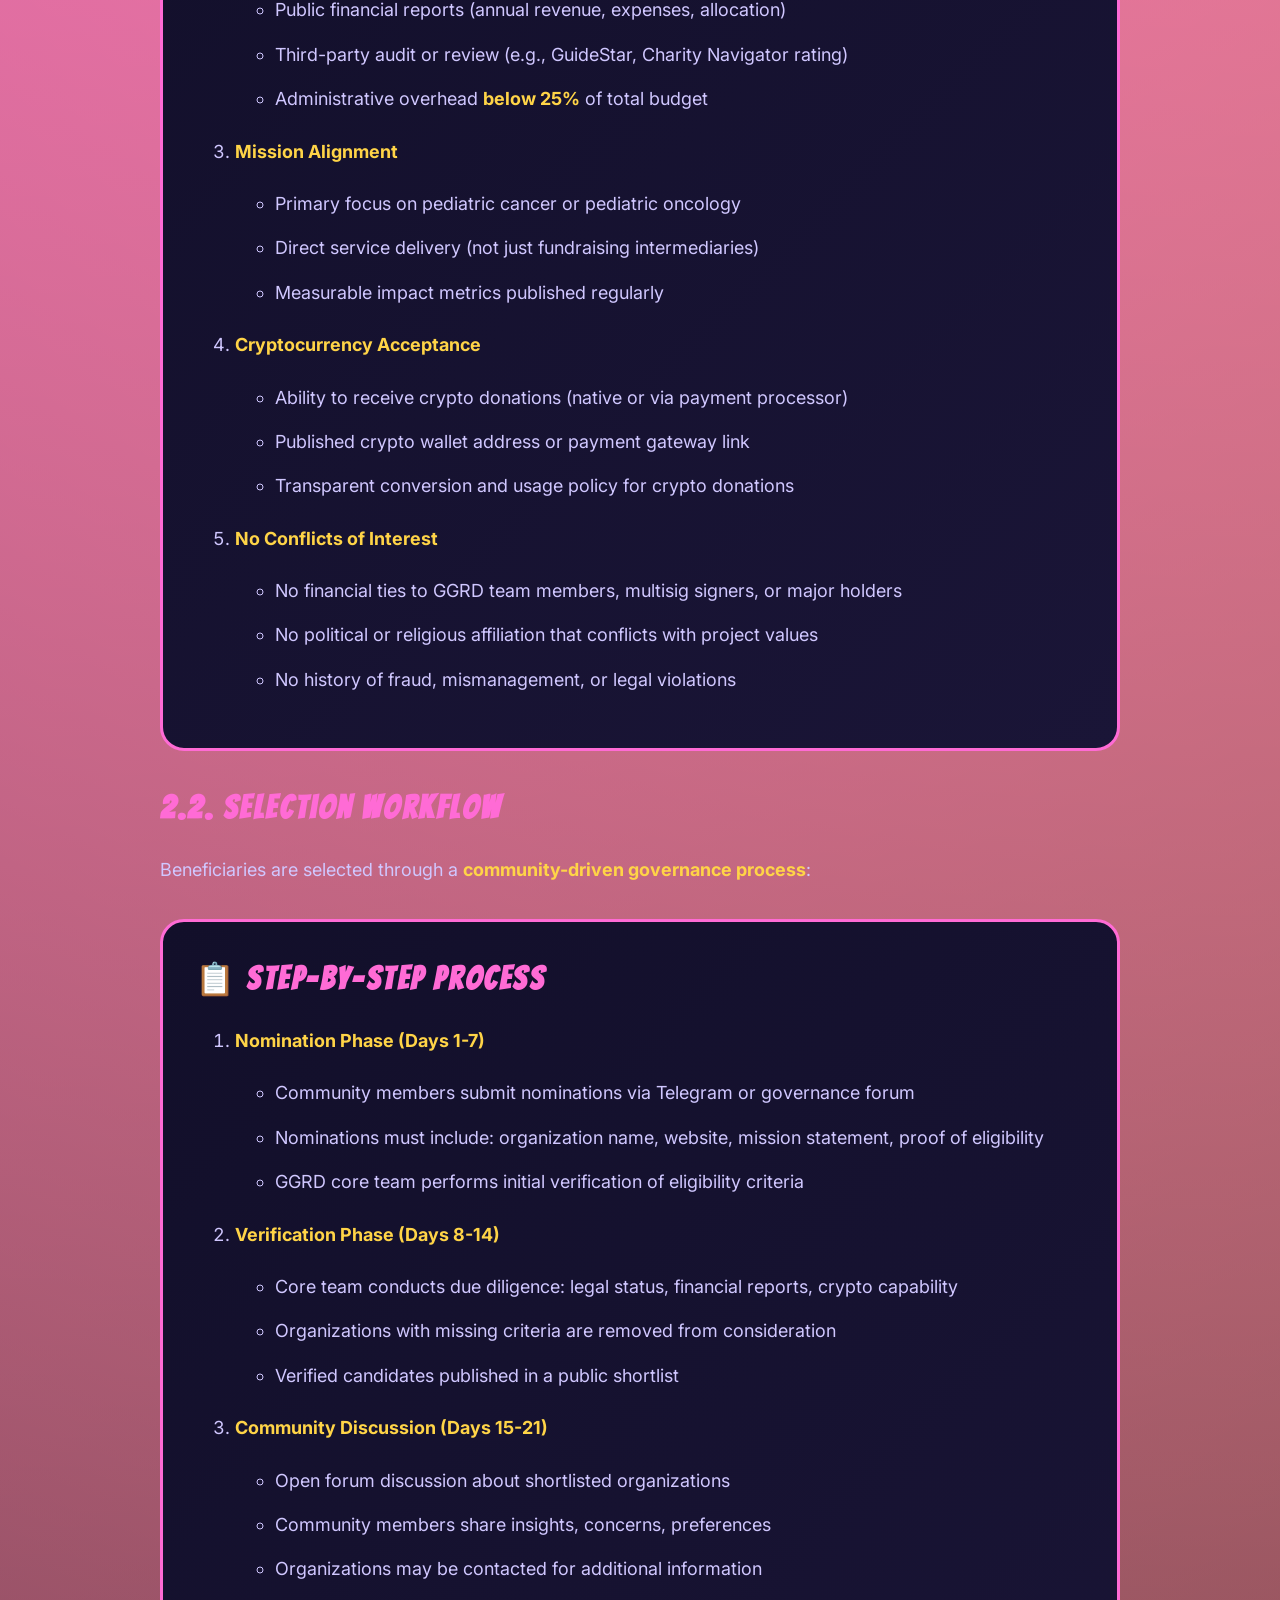
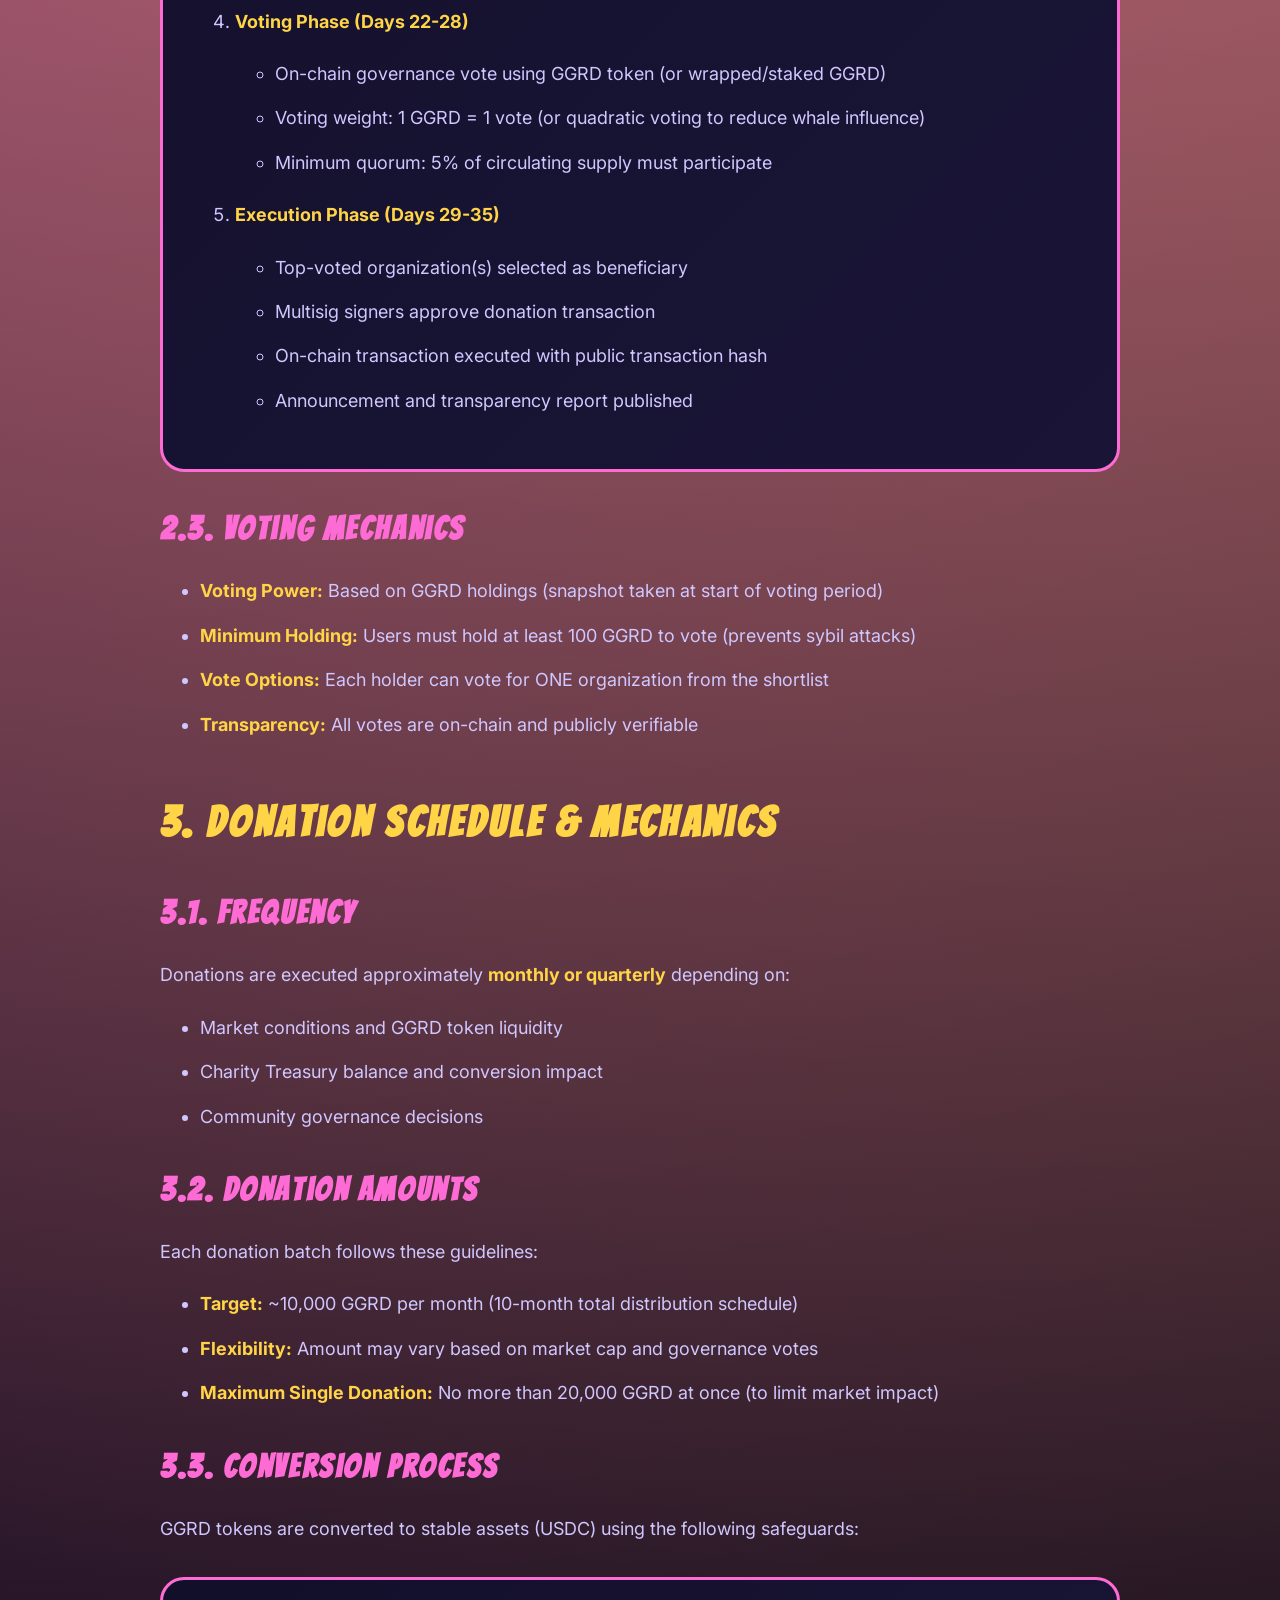
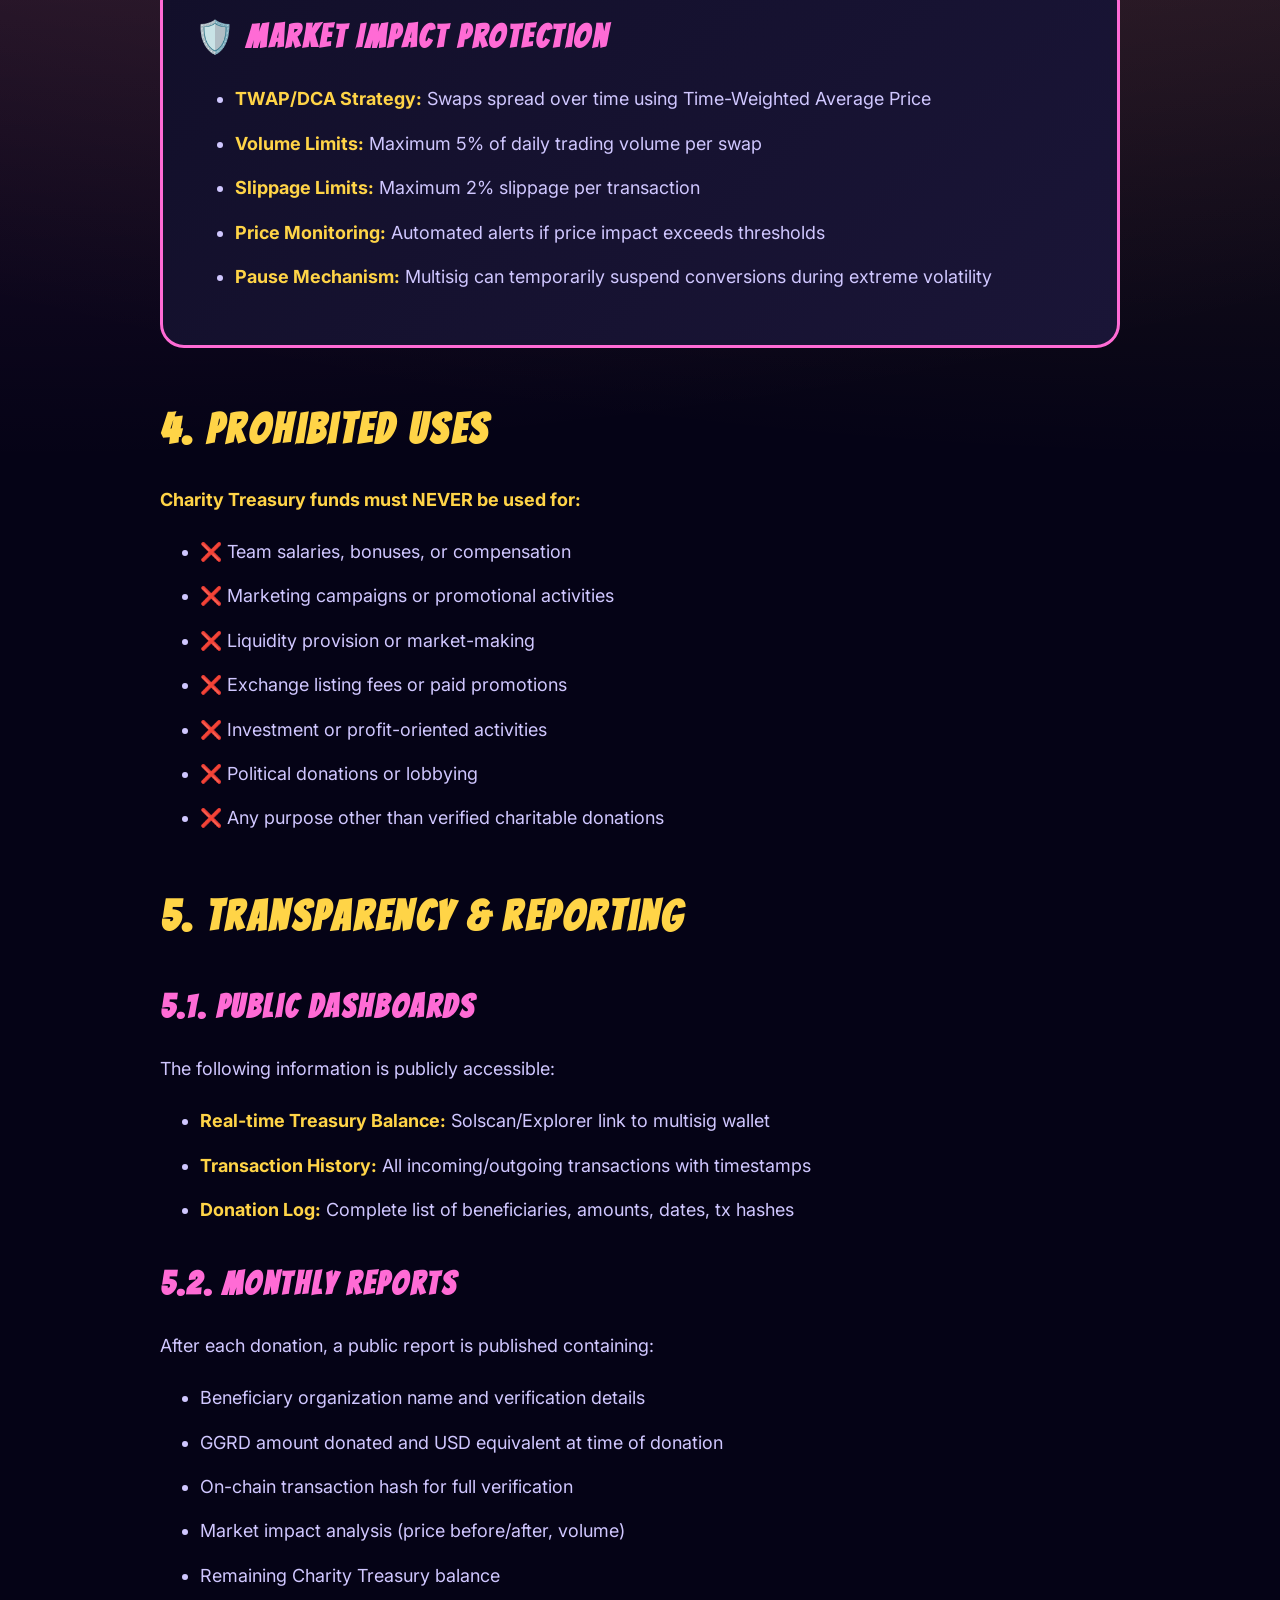
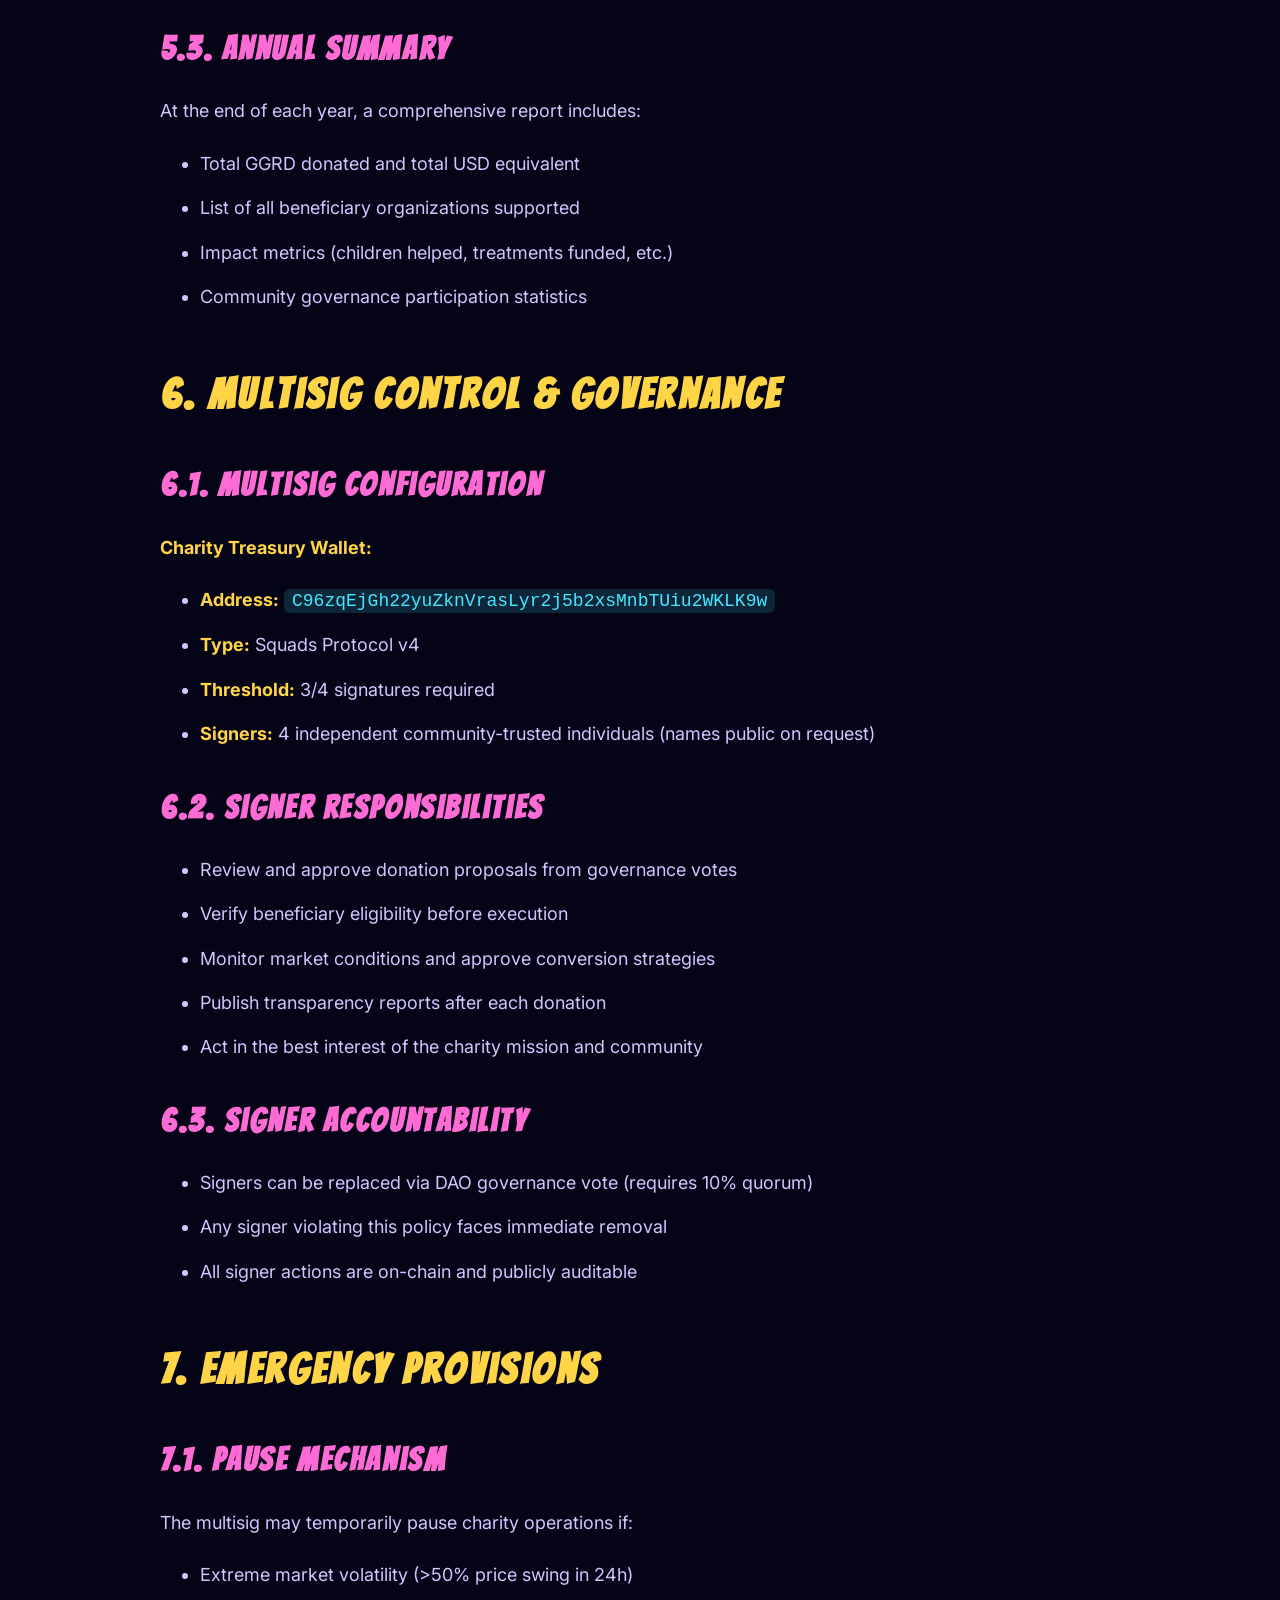
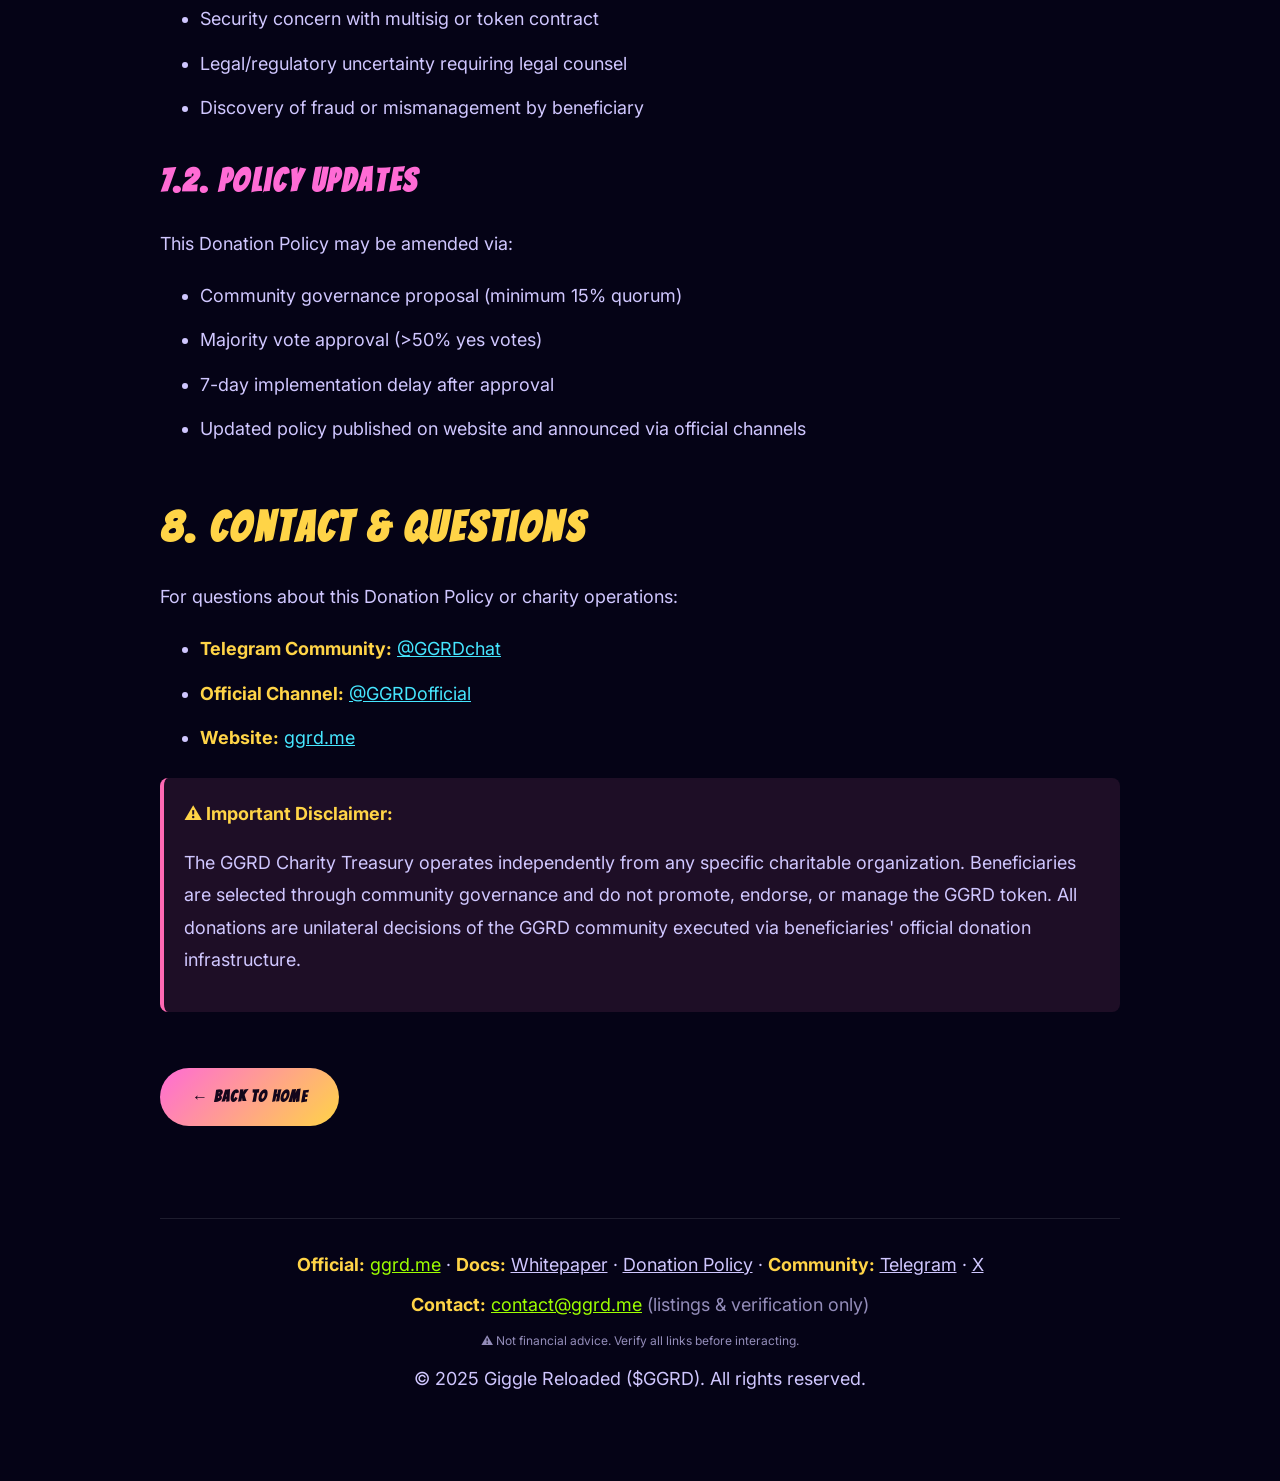
==== commit b4f517e8: "Update footer: 2025 copyright, official links, contact info, disclaimer" ====
--- a/donation-policy.html
+++ b/donation-policy.html
@@ -415,9 +415,20 @@
 
 <a href="/" class="back-link">← Back to Home</a>
 
-<p style="text-align:center;margin-top:60px;color:#666;font-size:14px">
-  © 2025 Giggle Reloaded. Built with 💜 for pediatric cancer support.
-</p>
+<div style="text-align:center;margin-top:60px;padding:30px 20px;border-top:1px solid rgba(255,255,255,0.1);font-size:14px;color:#999">
+  <p style="margin-bottom:8px">
+    <strong>Official:</strong> <a href="https://ggrd.me" style="color:#9DFF00">ggrd.me</a> · 
+    <strong>Docs:</strong> <a href="GGRD_Whitepaper_EN.html" style="color:#d0c7ff">Whitepaper</a> · <a href="donation-policy.html" style="color:#d0c7ff">Donation Policy</a> · 
+    <strong>Community:</strong> <a href="https://t.me/GGRDofficial" target="_blank" rel="noopener noreferrer" style="color:#d0c7ff">Telegram</a> · <a href="https://x.com/ContactGiggle" target="_blank" rel="noopener noreferrer" style="color:#d0c7ff">X</a>
+  </p>
+  <p style="margin-bottom:8px">
+    <strong>Contact:</strong> <a href="mailto:contact@ggrd.me" style="color:#9DFF00">contact@ggrd.me</a> <span style="opacity:.7">(listings & verification only)</span>
+  </p>
+  <p style="font-size:12px;opacity:.7;margin-bottom:12px">
+    ⚠️ Not financial advice. Verify all links before interacting.
+  </p>
+  <p>© 2025 Giggle Reloaded ($GGRD). All rights reserved.</p>
+</div>
 
 </body>
 </html>
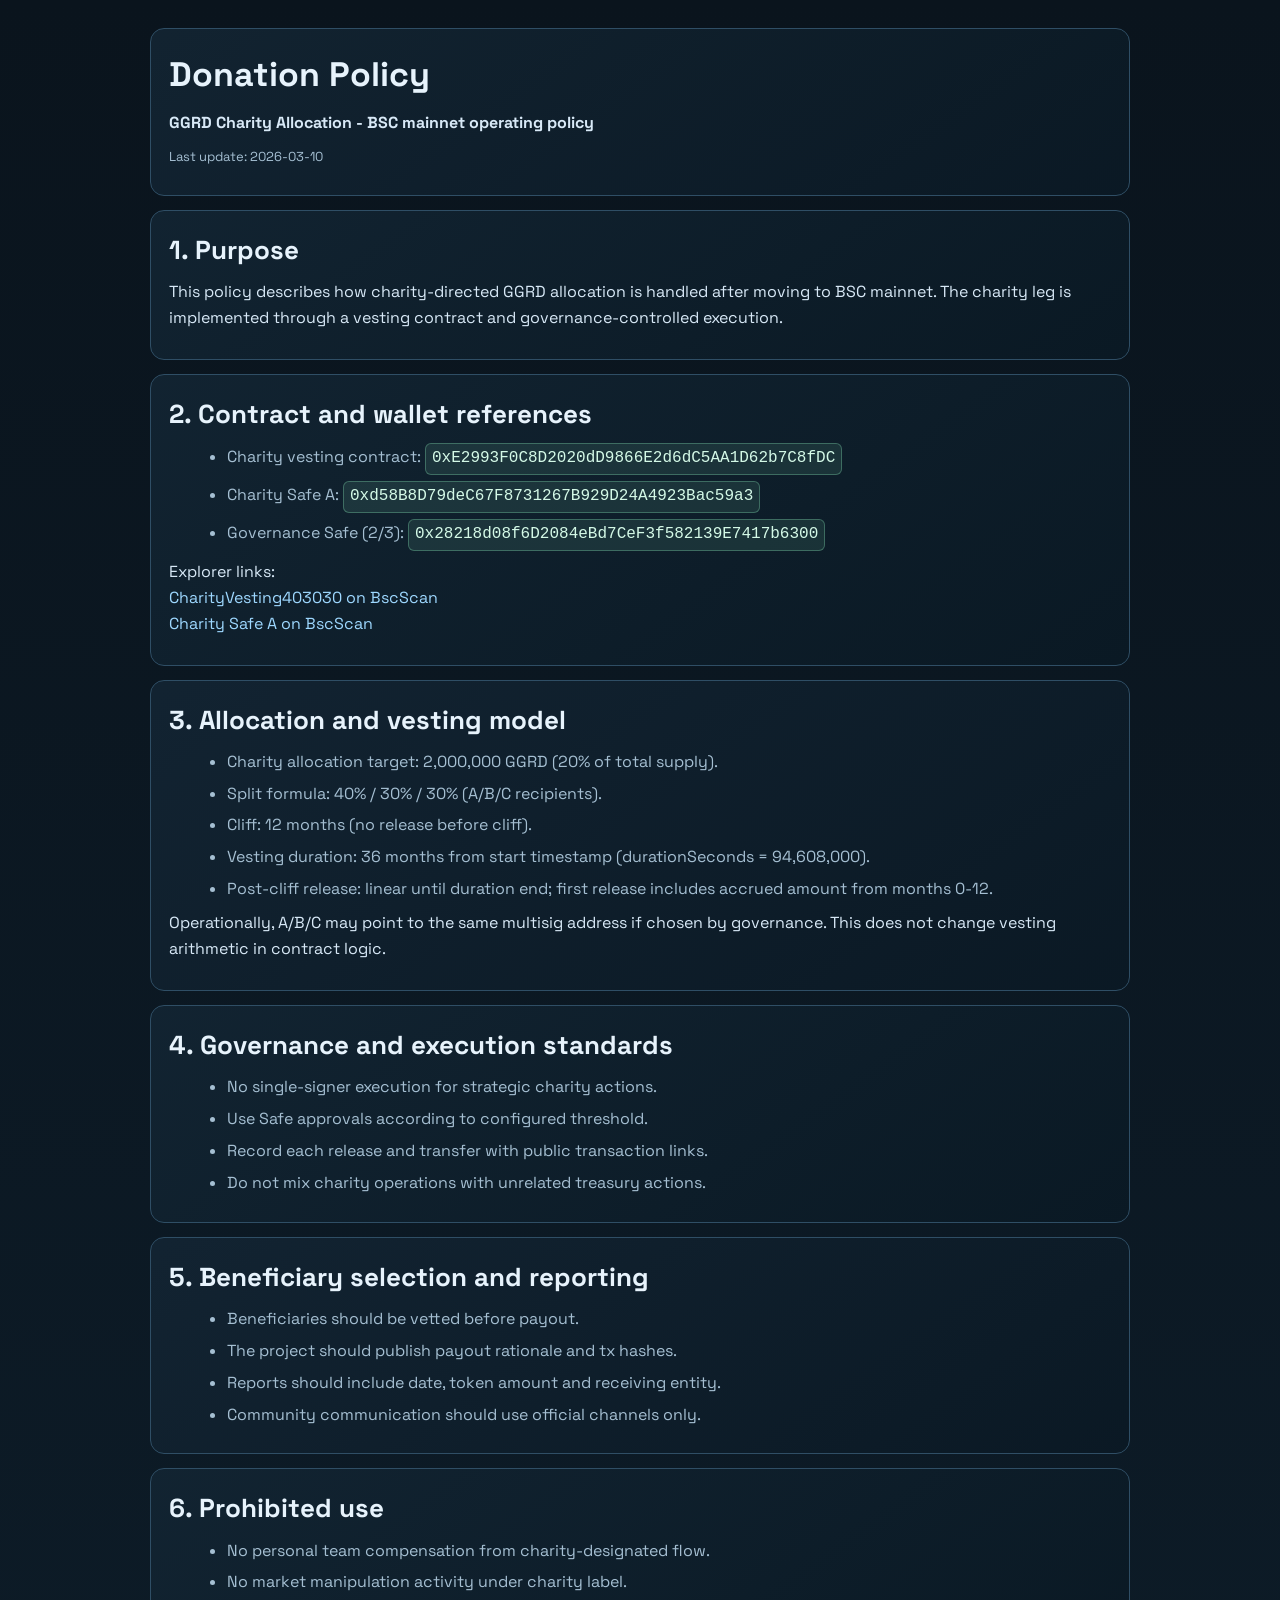
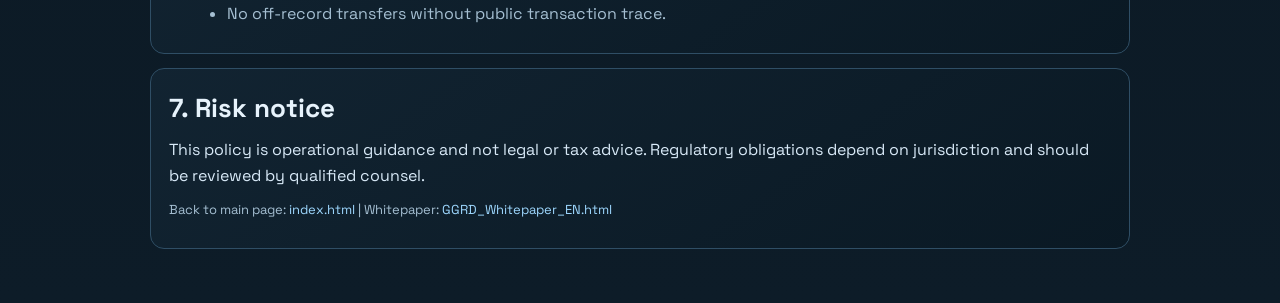
==== commit 44cc3ec9: "Update site content and assets: presale fixes, contract-aligned docs, and local project updates" ====
--- a/donation-policy.html
+++ b/donation-policy.html
@@ -1,434 +1,148 @@
-<!DOCTYPE html>
+<!doctype html>
 <html lang="en">
 <head>
-<meta charset="UTF-8">
+<meta charset="utf-8">
 <meta name="viewport" content="width=device-width,initial-scale=1">
 <meta name="robots" content="index,follow">
-<title>Donation Policy | GGRD – Giggle Reloaded Charity Treasury</title>
-<meta name="description" content="GGRD Charity Treasury Donation Policy: transparent community vote, vetted beneficiaries, multisig execution, and public reporting for pediatric cancer support.">
+<title>Donation Policy | GGRD Charity Allocation (BSC)</title>
+<meta name="description" content="GGRD charity policy for BSC mainnet: vesting-based charity allocation, governance controls and transparency expectations.">
 <link rel="canonical" href="https://ggrd.me/donation-policy.html">
 <link rel="icon" type="image/png" href="img/ggrd-logo-512.png">
-
-<!-- Open Graph -->
-<meta property="og:type" content="article">
-<meta property="og:site_name" content="Giggle Reloaded">
-<meta property="og:url" content="https://ggrd.me/donation-policy.html">
-<meta property="og:title" content="GGRD Donation Policy – Community-Voted Charity Treasury">
-<meta property="og:description" content="Transparent rules for the GGRD Charity Treasury: community vote, vetted beneficiaries, multisig execution, and public reporting for pediatric cancer support.">
-<meta property="og:image" content="https://ggrd.me/img/ggrd-og-banner.png">
-<meta property="og:image:width" content="1200">
-<meta property="og:image:height" content="630">
-<meta property="og:image:alt" content="Giggle Reloaded (GGRD) banner">
-<meta name="twitter:image:alt" content="Giggle Reloaded (GGRD) banner">
-
-<!-- Twitter -->
-<meta name="twitter:card" content="summary_large_image">
-<meta name="twitter:site" content="@ContactGiggle">
-<meta name="twitter:title" content="GGRD Donation Policy – Community-Voted Charity Treasury">
-<meta name="twitter:description" content="Transparent rules for the GGRD Charity Treasury: community vote, multisig execution, and public reporting.">
-<meta name="twitter:image" content="https://ggrd.me/img/ggrd-og-banner.png">
-
-<!-- Structured Data: Article -->
-<script type="application/ld+json">
-{
-  "@context": "https://schema.org",
-  "@type": "Article",
-  "headline": "GGRD Donation Policy – Community-Voted Charity Treasury",
-  "mainEntityOfPage": {
-    "@type": "WebPage",
-    "@id": "https://ggrd.me/donation-policy.html"
-  },
-  "dateModified": "2025-12-07",
-  "publisher": {
-    "@type": "Organization",
-    "name": "Giggle Reloaded",
-    "logo": {
-      "@type": "ImageObject",
-      "url": "https://ggrd.me/img/ggrd-logo-512.png"
-    }
-  },
-  "image": [
-    "https://ggrd.me/img/ggrd-og-banner.png"
-  ]
-}
-</script>
-
 <link rel="preconnect" href="https://fonts.googleapis.com">
 <link rel="preconnect" href="https://fonts.gstatic.com" crossorigin>
-<link rel="stylesheet" href="https://fonts.googleapis.com/css2?family=Bangers&family=Inter:wght@400;600;800&display=swap">
+<link href="https://fonts.googleapis.com/css2?family=Space+Grotesk:wght@400;500;700&display=swap" rel="stylesheet">
 <style>
-*,*::before,*::after{box-sizing:border-box;margin:0;padding:0}
-html{scroll-behavior:smooth;-webkit-font-smoothing:antialiased}
-body{
-  font-family:Inter,system-ui,sans-serif;
-  background:
-    radial-gradient(circle at 0% 0%,#ff6bd5 0,transparent 55%),
-    radial-gradient(circle at 100% 0%,#ffbf3c 0,transparent 55%),
-    #050316;
-  color:#f5f5ff;
-  line-height:1.6;
-  padding:40px 20px;
-  max-width:1000px;
-  margin:0 auto;
+:root {
+  --bg: #0a141d;
+  --panel: #122432;
+  --line: #2f4e65;
+  --text: #e7f3fc;
+  --muted: #a5bfd2;
+  --accent: #8ff0be;
 }
-h1,h2,h3{
-  font-family:Bangers,cursive;
-  letter-spacing:.08em;
-  margin-bottom:20px;
+* { box-sizing: border-box; }
+body {
+  margin: 0;
+  font-family: "Space Grotesk", sans-serif;
+  background: linear-gradient(180deg, #0a141d, #0d1c28);
+  color: var(--text);
+  line-height: 1.62;
 }
-h1{
-  font-size:clamp(40px,8vw,72px);
-  background:linear-gradient(135deg,#ff6bd5,#ffd447,#46e6ff);
-  -webkit-background-clip:text;
-  background-clip:text;
-  -webkit-text-fill-color:transparent;
-  margin-bottom:16px;
+.wrap { width: min(980px, 92vw); margin: 0 auto; padding: 28px 0 40px; }
+.panel {
+  background: linear-gradient(145deg, rgba(18,36,50,0.95), rgba(10,25,36,0.95));
+  border: 1px solid var(--line);
+  border-radius: 14px;
+  padding: 18px;
+  margin-bottom: 14px;
 }
-h2{
-  font-size:clamp(28px,5vw,42px);
-  color:#ffd447;
-  margin-top:48px;
+h1 { margin: 0 0 8px; font-size: 34px; }
+h2 { margin: 0 0 8px; font-size: 26px; }
+p { margin: 0 0 10px; color: #d8e9f7; }
+ul { margin: 8px 0 8px 18px; }
+li { margin-bottom: 6px; color: var(--muted); }
+a { color: #9ed8ff; text-decoration: none; }
+a:hover { text-decoration: underline; }
+.code {
+  font-family: Consolas, Monaco, monospace;
+  display: inline-block;
+  word-break: break-all;
+  padding: 2px 6px;
+  border-radius: 6px;
+  border: 1px solid rgba(143,240,190,0.3);
+  background: rgba(143,240,190,0.1);
+  color: #d4f9e7;
 }
-h3{
-  font-size:clamp(22px,4vw,32px);
-  color:#ff6bd5;
-  margin-top:32px;
-}
-p,li{
-  color:#d0c7ff;
-  font-size:18px;
-  line-height:1.8;
-  margin-bottom:16px;
-}
-strong{color:#ffd447}
-ul,ol{
-  margin:20px 0;
-  padding-left:40px;
-}
-li{margin-bottom:12px}
-.box{
-  background:linear-gradient(135deg,#120f2a,#1a1537);
-  border:3px solid #ff6bd5;
-  border-radius:24px;
-  padding:32px;
-  margin:32px 0;
-}
-.box h3{margin-top:0}
-.highlight{
-  background:rgba(255,105,180,.1);
-  border-left:4px solid #FF69B4;
-  padding:20px;
-  margin:24px 0;
-  border-radius:8px;
-}
-.back-link{
-  display:inline-block;
-  margin:32px 0;
-  padding:16px 32px;
-  background:linear-gradient(135deg,#ff6bd5,#ffd447);
-  color:#14061b;
-  text-decoration:none;
-  border-radius:999px;
-  font-weight:800;
-  font-family:Bangers,cursive;
-  letter-spacing:.08em;
-  transition:all .3s;
-}
-.back-link:hover{
-  transform:translateY(-3px) scale(1.05);
-  box-shadow:0 0 30px rgba(255,107,213,.7);
-}
-code{
-  background:rgba(70,230,255,.15);
-  color:#46e6ff;
-  padding:2px 8px;
-  border-radius:6px;
-  font-family:monospace;
-}
+.small { color: var(--muted); font-size: 13px; }
 </style>
 </head>
 <body>
+<div class="wrap">
+  <section class="panel">
+    <h1>Donation Policy</h1>
+    <p><strong>GGRD Charity Allocation - BSC mainnet operating policy</strong></p>
+    <p class="small">Last update: 2026-03-10</p>
+  </section>
 
-<a href="/" class="back-link">← Back to Home</a>
+  <section class="panel">
+    <h2>1. Purpose</h2>
+    <p>
+      This policy describes how charity-directed GGRD allocation is handled after moving to BSC mainnet.
+      The charity leg is implemented through a vesting contract and governance-controlled execution.
+    </p>
+  </section>
 
-<h1>Donation Policy</h1>
-<p style="font-size:20px;color:#ffd447;margin-bottom:40px">
-  <strong>Charity Treasury</strong> — Transparent pediatric cancer support via community-selected verified organizations
-</p>
+  <section class="panel">
+    <h2>2. Contract and wallet references</h2>
+    <ul>
+      <li>Charity vesting contract: <span class="code">0xE2993F0C8D2020dD9866E2d6dC5AA1D62b7C8fDC</span></li>
+      <li>Charity Safe A: <span class="code">0xd58B8D79deC67F8731267B929D24A4923Bac59a3</span></li>
+      <li>Governance Safe (2/3): <span class="code">0x28218d08f6D2084eBd7CeF3f582139E7417b6300</span></li>
+    </ul>
+    <p>
+      Explorer links:<br>
+      <a href="https://bscscan.com/address/0xE2993F0C8D2020dD9866E2d6dC5AA1D62b7C8fDC">CharityVesting403030 on BscScan</a><br>
+      <a href="https://bscscan.com/address/0xd58B8D79deC67F8731267B929D24A4923Bac59a3">Charity Safe A on BscScan</a>
+    </p>
+  </section>
 
-<div class="highlight">
-  <p><strong>Last Updated:</strong> November 25, 2025 | <strong>Version:</strong> 2.0</p>
-  <p>This policy outlines how the GGRD Charity Treasury (10% of total supply) is managed and distributed to support pediatric oncology care.</p>
+  <section class="panel">
+    <h2>3. Allocation and vesting model</h2>
+    <ul>
+      <li>Charity allocation target: 2,000,000 GGRD (20% of total supply).</li>
+      <li>Split formula: 40% / 30% / 30% (A/B/C recipients).</li>
+      <li>Cliff: 12 months (no release before cliff).</li>
+      <li>Vesting duration: 36 months from start timestamp (durationSeconds = 94,608,000).</li>
+      <li>Post-cliff release: linear until duration end; first release includes accrued amount from months 0-12.</li>
+    </ul>
+    <p>
+      Operationally, A/B/C may point to the same multisig address if chosen by governance.
+      This does not change vesting arithmetic in contract logic.
+    </p>
+  </section>
+
+  <section class="panel">
+    <h2>4. Governance and execution standards</h2>
+    <ul>
+      <li>No single-signer execution for strategic charity actions.</li>
+      <li>Use Safe approvals according to configured threshold.</li>
+      <li>Record each release and transfer with public transaction links.</li>
+      <li>Do not mix charity operations with unrelated treasury actions.</li>
+    </ul>
+  </section>
+
+  <section class="panel">
+    <h2>5. Beneficiary selection and reporting</h2>
+    <ul>
+      <li>Beneficiaries should be vetted before payout.</li>
+      <li>The project should publish payout rationale and tx hashes.</li>
+      <li>Reports should include date, token amount and receiving entity.</li>
+      <li>Community communication should use official channels only.</li>
+    </ul>
+  </section>
+
+  <section class="panel">
+    <h2>6. Prohibited use</h2>
+    <ul>
+      <li>No personal team compensation from charity-designated flow.</li>
+      <li>No market manipulation activity under charity label.</li>
+      <li>No off-record transfers without public transaction trace.</li>
+    </ul>
+  </section>
+
+  <section class="panel">
+    <h2>7. Risk notice</h2>
+    <p>
+      This policy is operational guidance and not legal or tax advice.
+      Regulatory obligations depend on jurisdiction and should be reviewed by qualified counsel.
+    </p>
+    <p class="small">
+      Back to main page: <a href="index.html">index.html</a> |
+      Whitepaper: <a href="GGRD_Whitepaper_EN.html">GGRD_Whitepaper_EN.html</a>
+    </p>
+  </section>
 </div>
-
-<h2>1. Charitable Purpose</h2>
-<p>
-  The <strong>GGRD Charity Treasury</strong> holds <strong>100,000 GGRD (10% of total supply)</strong> 
-  in a dedicated Squads 3/4 multisig wallet. Its <strong>exclusive purpose</strong> is to fund 
-  on-chain crypto donations for:
-</p>
-<ul>
-  <li><strong>Pediatric oncology support</strong> — children with cancer and their families</li>
-  <li><strong>Medical treatment funding</strong> — chemotherapy, radiation, surgeries, medications</li>
-  <li><strong>Family support services</strong> — accommodation, transportation, psychological counseling</li>
-  <li><strong>Medical research</strong> — pediatric cancer research initiatives (secondary priority)</li>
-</ul>
-
-<h2>2. Beneficiary Selection Process</h2>
-
-<h3>2.1. Eligibility Criteria</h3>
-<p>To qualify as a beneficiary, charitable organizations must meet <strong>ALL</strong> of the following requirements:</p>
-
-<div class="box">
-  <h3>✅ Mandatory Requirements</h3>
-  <ol>
-    <li><strong>Registration & Legal Status</strong>
-      <ul>
-        <li>Registered non-profit or charity in their jurisdiction</li>
-        <li>Valid tax-exempt status (501(c)(3) in US, or equivalent)</li>
-        <li>At least 2 years of operational history</li>
-      </ul>
-    </li>
-    <li><strong>Financial Transparency</strong>
-      <ul>
-        <li>Public financial reports (annual revenue, expenses, allocation)</li>
-        <li>Third-party audit or review (e.g., GuideStar, Charity Navigator rating)</li>
-        <li>Administrative overhead <strong>below 25%</strong> of total budget</li>
-      </ul>
-    </li>
-    <li><strong>Mission Alignment</strong>
-      <ul>
-        <li>Primary focus on pediatric cancer or pediatric oncology</li>
-        <li>Direct service delivery (not just fundraising intermediaries)</li>
-        <li>Measurable impact metrics published regularly</li>
-      </ul>
-    </li>
-    <li><strong>Cryptocurrency Acceptance</strong>
-      <ul>
-        <li>Ability to receive crypto donations (native or via payment processor)</li>
-        <li>Published crypto wallet address or payment gateway link</li>
-        <li>Transparent conversion and usage policy for crypto donations</li>
-      </ul>
-    </li>
-    <li><strong>No Conflicts of Interest</strong>
-      <ul>
-        <li>No financial ties to GGRD team members, multisig signers, or major holders</li>
-        <li>No political or religious affiliation that conflicts with project values</li>
-        <li>No history of fraud, mismanagement, or legal violations</li>
-      </ul>
-    </li>
-  </ol>
-</div>
-
-<h3>2.2. Selection Workflow</h3>
-<p>Beneficiaries are selected through a <strong>community-driven governance process</strong>:</p>
-
-<div class="box">
-  <h3>📋 Step-by-Step Process</h3>
-  <ol>
-    <li><strong>Nomination Phase (Days 1-7)</strong>
-      <ul>
-        <li>Community members submit nominations via Telegram or governance forum</li>
-        <li>Nominations must include: organization name, website, mission statement, proof of eligibility</li>
-        <li>GGRD core team performs initial verification of eligibility criteria</li>
-      </ul>
-    </li>
-    <li><strong>Verification Phase (Days 8-14)</strong>
-      <ul>
-        <li>Core team conducts due diligence: legal status, financial reports, crypto capability</li>
-        <li>Organizations with missing criteria are removed from consideration</li>
-        <li>Verified candidates published in a public shortlist</li>
-      </ul>
-    </li>
-    <li><strong>Community Discussion (Days 15-21)</strong>
-      <ul>
-        <li>Open forum discussion about shortlisted organizations</li>
-        <li>Community members share insights, concerns, preferences</li>
-        <li>Organizations may be contacted for additional information</li>
-      </ul>
-    </li>
-    <li><strong>Voting Phase (Days 22-28)</strong>
-      <ul>
-        <li>On-chain governance vote using GGRD token (or wrapped/staked GGRD)</li>
-        <li>Voting weight: 1 GGRD = 1 vote (or quadratic voting to reduce whale influence)</li>
-        <li>Minimum quorum: 5% of circulating supply must participate</li>
-      </ul>
-    </li>
-    <li><strong>Execution Phase (Days 29-35)</strong>
-      <ul>
-        <li>Top-voted organization(s) selected as beneficiary</li>
-        <li>Multisig signers approve donation transaction</li>
-        <li>On-chain transaction executed with public transaction hash</li>
-        <li>Announcement and transparency report published</li>
-      </ul>
-    </li>
-  </ol>
-</div>
-
-<h3>2.3. Voting Mechanics</h3>
-<ul>
-  <li><strong>Voting Power:</strong> Based on GGRD holdings (snapshot taken at start of voting period)</li>
-  <li><strong>Minimum Holding:</strong> Users must hold at least 100 GGRD to vote (prevents sybil attacks)</li>
-  <li><strong>Vote Options:</strong> Each holder can vote for ONE organization from the shortlist</li>
-  <li><strong>Transparency:</strong> All votes are on-chain and publicly verifiable</li>
-</ul>
-
-<h2>3. Donation Schedule & Mechanics</h2>
-
-<h3>3.1. Frequency</h3>
-<p>
-  Donations are executed approximately <strong>monthly or quarterly</strong> depending on:
-</p>
-<ul>
-  <li>Market conditions and GGRD token liquidity</li>
-  <li>Charity Treasury balance and conversion impact</li>
-  <li>Community governance decisions</li>
-</ul>
-
-<h3>3.2. Donation Amounts</h3>
-<p>Each donation batch follows these guidelines:</p>
-<ul>
-  <li><strong>Target:</strong> ~10,000 GGRD per month (10-month total distribution schedule)</li>
-  <li><strong>Flexibility:</strong> Amount may vary based on market cap and governance votes</li>
-  <li><strong>Maximum Single Donation:</strong> No more than 20,000 GGRD at once (to limit market impact)</li>
-</ul>
-
-<h3>3.3. Conversion Process</h3>
-<p>GGRD tokens are converted to stable assets (USDC) using the following safeguards:</p>
-
-<div class="box">
-  <h3>🛡️ Market Impact Protection</h3>
-  <ul>
-    <li><strong>TWAP/DCA Strategy:</strong> Swaps spread over time using Time-Weighted Average Price</li>
-    <li><strong>Volume Limits:</strong> Maximum 5% of daily trading volume per swap</li>
-    <li><strong>Slippage Limits:</strong> Maximum 2% slippage per transaction</li>
-    <li><strong>Price Monitoring:</strong> Automated alerts if price impact exceeds thresholds</li>
-    <li><strong>Pause Mechanism:</strong> Multisig can temporarily suspend conversions during extreme volatility</li>
-  </ul>
-</div>
-
-<h2>4. Prohibited Uses</h2>
-<p><strong>Charity Treasury funds must NEVER be used for:</strong></p>
-<ul>
-  <li>❌ Team salaries, bonuses, or compensation</li>
-  <li>❌ Marketing campaigns or promotional activities</li>
-  <li>❌ Liquidity provision or market-making</li>
-  <li>❌ Exchange listing fees or paid promotions</li>
-  <li>❌ Investment or profit-oriented activities</li>
-  <li>❌ Political donations or lobbying</li>
-  <li>❌ Any purpose other than verified charitable donations</li>
-</ul>
-
-<h2>5. Transparency & Reporting</h2>
-
-<h3>5.1. Public Dashboards</h3>
-<p>The following information is publicly accessible:</p>
-<ul>
-  <li><strong>Real-time Treasury Balance:</strong> Solscan/Explorer link to multisig wallet</li>
-  <li><strong>Transaction History:</strong> All incoming/outgoing transactions with timestamps</li>
-  <li><strong>Donation Log:</strong> Complete list of beneficiaries, amounts, dates, tx hashes</li>
-</ul>
-
-<h3>5.2. Monthly Reports</h3>
-<p>After each donation, a public report is published containing:</p>
-<ul>
-  <li>Beneficiary organization name and verification details</li>
-  <li>GGRD amount donated and USD equivalent at time of donation</li>
-  <li>On-chain transaction hash for full verification</li>
-  <li>Market impact analysis (price before/after, volume)</li>
-  <li>Remaining Charity Treasury balance</li>
-</ul>
-
-<h3>5.3. Annual Summary</h3>
-<p>At the end of each year, a comprehensive report includes:</p>
-<ul>
-  <li>Total GGRD donated and total USD equivalent</li>
-  <li>List of all beneficiary organizations supported</li>
-  <li>Impact metrics (children helped, treatments funded, etc.)</li>
-  <li>Community governance participation statistics</li>
-</ul>
-
-<h2>6. Multisig Control & Governance</h2>
-
-<h3>6.1. Multisig Configuration</h3>
-<p><strong>Charity Treasury Wallet:</strong></p>
-<ul>
-  <li><strong>Address:</strong> <code>C96zqEjGh22yuZknVrasLyr2j5b2xsMnbTUiu2WKLK9w</code></li>
-  <li><strong>Type:</strong> Squads Protocol v4</li>
-  <li><strong>Threshold:</strong> 3/4 signatures required</li>
-  <li><strong>Signers:</strong> 4 independent community-trusted individuals (names public on request)</li>
-</ul>
-
-<h3>6.2. Signer Responsibilities</h3>
-<ul>
-  <li>Review and approve donation proposals from governance votes</li>
-  <li>Verify beneficiary eligibility before execution</li>
-  <li>Monitor market conditions and approve conversion strategies</li>
-  <li>Publish transparency reports after each donation</li>
-  <li>Act in the best interest of the charity mission and community</li>
-</ul>
-
-<h3>6.3. Signer Accountability</h3>
-<ul>
-  <li>Signers can be replaced via DAO governance vote (requires 10% quorum)</li>
-  <li>Any signer violating this policy faces immediate removal</li>
-  <li>All signer actions are on-chain and publicly auditable</li>
-</ul>
-
-<h2>7. Emergency Provisions</h2>
-
-<h3>7.1. Pause Mechanism</h3>
-<p>The multisig may temporarily pause charity operations if:</p>
-<ul>
-  <li>Extreme market volatility (>50% price swing in 24h)</li>
-  <li>Security concern with multisig or token contract</li>
-  <li>Legal/regulatory uncertainty requiring legal counsel</li>
-  <li>Discovery of fraud or mismanagement by beneficiary</li>
-</ul>
-
-<h3>7.2. Policy Updates</h3>
-<p>This Donation Policy may be amended via:</p>
-<ul>
-  <li>Community governance proposal (minimum 15% quorum)</li>
-  <li>Majority vote approval (>50% yes votes)</li>
-  <li>7-day implementation delay after approval</li>
-  <li>Updated policy published on website and announced via official channels</li>
-</ul>
-
-<h2>8. Contact & Questions</h2>
-<p>For questions about this Donation Policy or charity operations:</p>
-<ul>
-  <li><strong>Telegram Community:</strong> <a href="https://t.me/GGRDchat" target="_blank" rel="noopener noreferrer" style="color:#46e6ff">@GGRDchat</a></li>
-  <li><strong>Official Channel:</strong> <a href="https://t.me/GGRDofficial" target="_blank" rel="noopener noreferrer" style="color:#46e6ff">@GGRDofficial</a></li>
-  <li><strong>Website:</strong> <a href="https://ggrd.me" style="color:#46e6ff">ggrd.me</a></li>
-</ul>
-
-<div class="highlight">
-  <p><strong>⚠️ Important Disclaimer:</strong></p>
-  <p>
-    The GGRD Charity Treasury operates independently from any specific charitable organization. 
-    Beneficiaries are selected through community governance and do not promote, endorse, or manage 
-    the GGRD token. All donations are unilateral decisions of the GGRD community executed via 
-    beneficiaries' official donation infrastructure.
-  </p>
-</div>
-
-<a href="/" class="back-link">← Back to Home</a>
-
-<div style="text-align:center;margin-top:60px;padding:30px 20px;border-top:1px solid rgba(255,255,255,0.1);font-size:14px;color:#999">
-  <p style="margin-bottom:8px">
-    <strong>Official:</strong> <a href="https://ggrd.me" style="color:#9DFF00">ggrd.me</a> · 
-    <strong>Docs:</strong> <a href="GGRD_Whitepaper_EN.html" style="color:#d0c7ff">Whitepaper</a> · <a href="donation-policy.html" style="color:#d0c7ff">Donation Policy</a> · 
-    <strong>Community:</strong> <a href="https://t.me/GGRDofficial" target="_blank" rel="noopener noreferrer" style="color:#d0c7ff">Telegram</a> · <a href="https://x.com/ContactGiggle" target="_blank" rel="noopener noreferrer" style="color:#d0c7ff">X</a>
-  </p>
-  <p style="margin-bottom:8px">
-    <strong>Contact:</strong> <a href="mailto:contact@ggrd.me" style="color:#9DFF00">contact@ggrd.me</a> <span style="opacity:.7">(listings & verification only)</span>
-  </p>
-  <p style="font-size:12px;opacity:.7;margin-bottom:12px">
-    ⚠️ Not financial advice. Verify all links before interacting.
-  </p>
-  <p>© 2025 Giggle Reloaded ($GGRD). All rights reserved.</p>
-</div>
-
 </body>
 </html>
+
+
